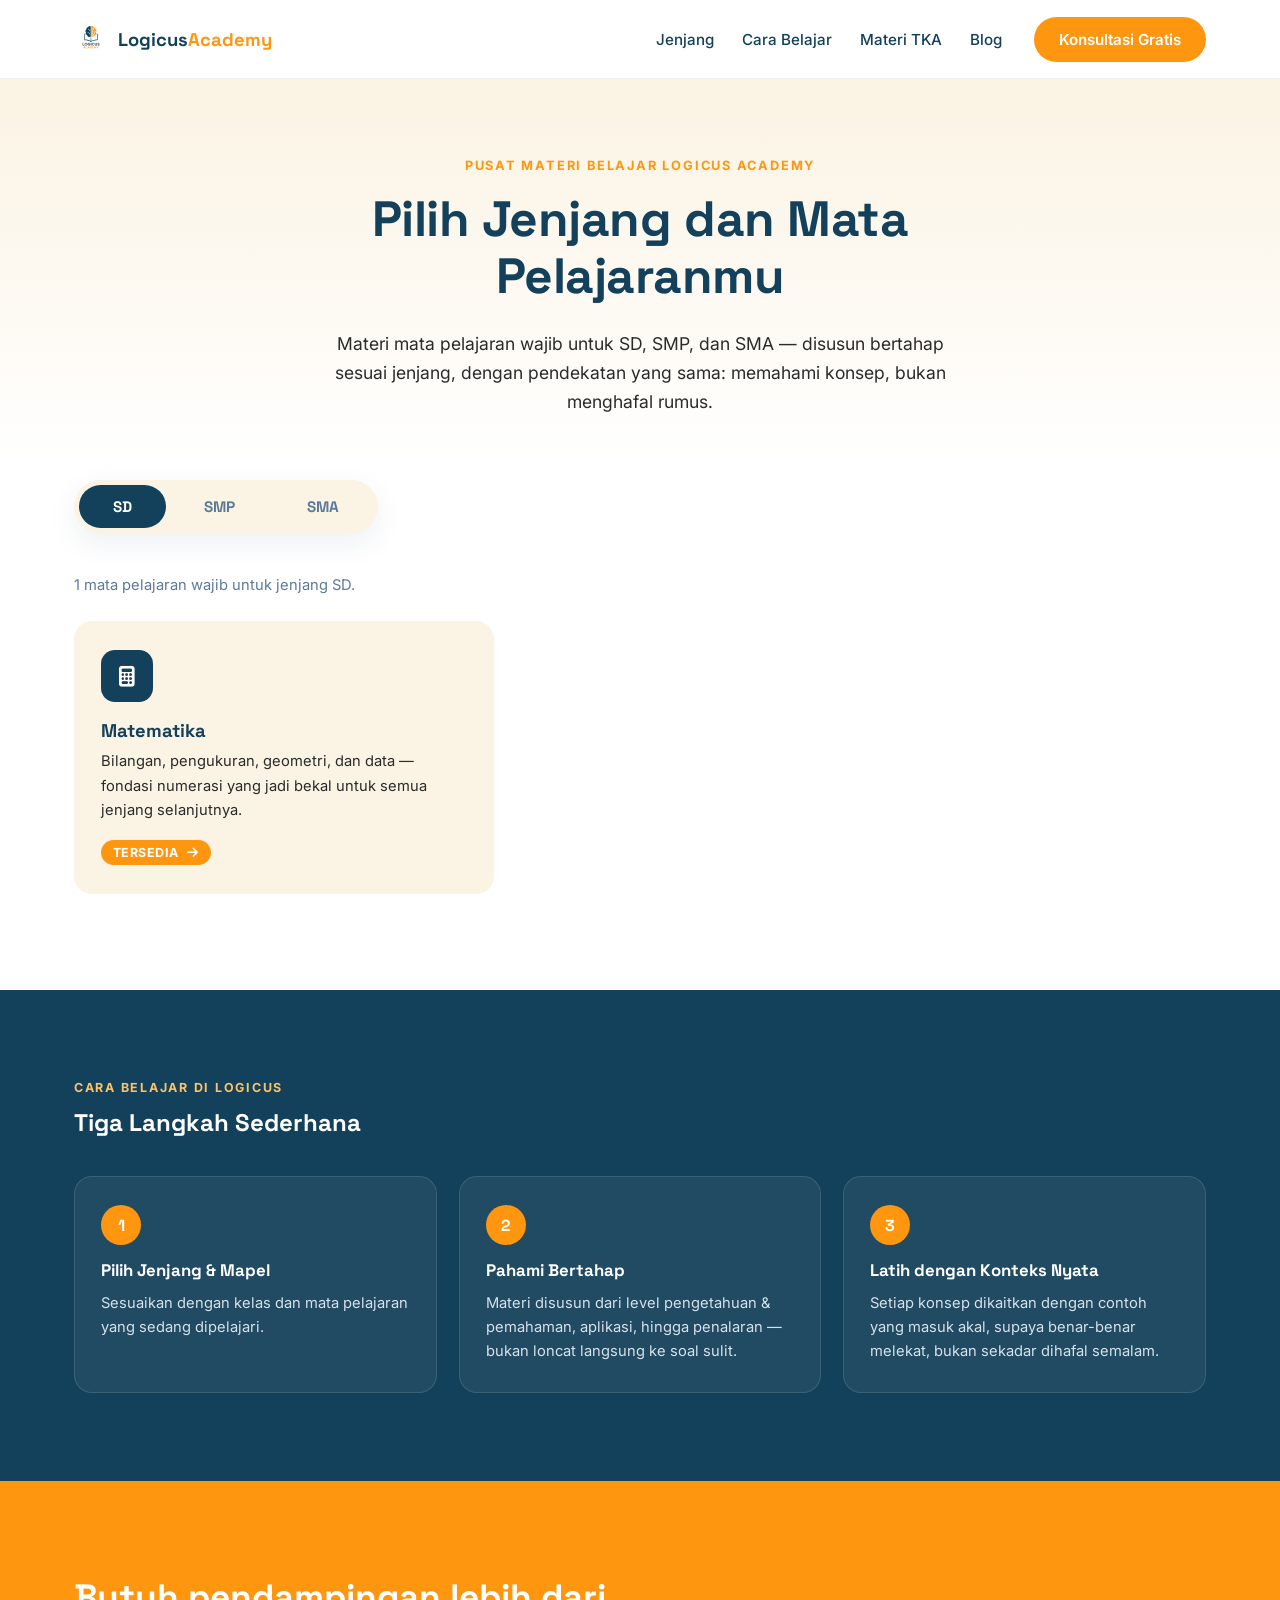
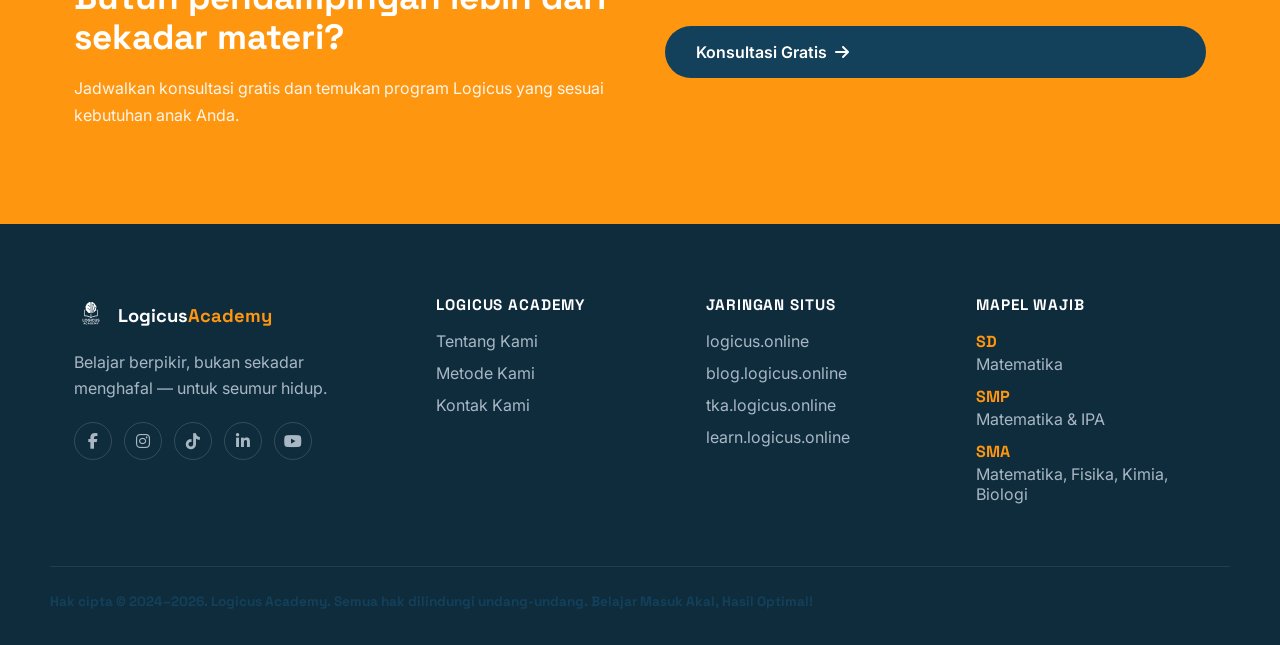
==== index.html @ 358d5807 "Update index.html" ====
<!DOCTYPE html>
<html lang="id">
<head>
    <meta charset="UTF-8">
    <meta name="viewport" content="width=device-width, initial-scale=1.0">
    <title>Pilihan Materi Belajar SD, SMP &amp; SMA — Logicus Academy</title>
    <meta name="description" content="Pilih jenjang dan mata pelajaran wajibmu: Matematika untuk SD, Matematika &amp; IPA untuk SMP, serta Matematika, Fisika, Kimia, dan Biologi untuk SMA — disusun dengan metode berpikir Logicus Academy.">
    <link rel="preconnect" href="https://fonts.googleapis.com">
    <link rel="preconnect" href="https://fonts.gstatic.com" crossorigin>
    <link href="https://fonts.googleapis.com/css2?family=Space+Grotesk:wght@500;600;700&family=Inter:wght@400;500;600;700&display=swap" rel="stylesheet">
    <link rel="stylesheet" href="https://cdnjs.cloudflare.com/ajax/libs/font-awesome/6.5.1/css/all.min.css">
    <link rel="stylesheet" href="style.css">
    <link rel="stylesheet" href="learn.css">
</head>
<body>

    <a class="skip-link" href="#main">Langsung ke konten</a>

    <!-- Official vectorized logo (traced 1:1 from master file) reused via <use> -->
    <svg style="position:absolute;width:0;height:0;overflow:hidden" aria-hidden="true">
        <symbol id="logicus-logo-full" viewBox="0 0 500 500">
            <path d="M 306.25,336.00 L 306.00,336.25 L 306.00,363.75 L 306.75,365.00 L 306.75,365.75 L 308.00,368.75 L 310.50,371.75 L 313.25,373.75 L 314.00,373.75 L 315.75,374.75 L 317.00,374.75 L 318.25,375.50 L 326.25,375.50 L 327.50,374.75 L 328.50,374.75 L 329.75,374.00 L 332.25,373.25 L 334.25,371.75 L 336.75,368.75 L 337.00,367.25 L 338.25,365.50 L 338.50,362.00 L 338.75,361.75 L 338.75,336.50 L 338.25,336.00 L 331.00,336.00 L 330.75,336.25 L 330.75,362.00 L 328.75,365.75 L 325.50,368.00 L 319.50,368.00 L 318.25,367.00 L 317.25,366.75 L 315.50,365.25 L 314.00,362.00 L 314.00,360.75 L 313.75,360.50 L 313.75,337.50 L 314.00,336.25 L 313.75,336.00 Z M 248.25,336.00 L 248.00,336.25 L 248.00,374.50 L 248.25,374.75 L 255.75,374.75 L 256.25,374.25 L 256.25,336.50 L 255.75,336.00 Z M 127.75,336.00 L 127.25,336.50 L 127.50,337.75 L 127.25,338.50 L 127.25,344.75 L 127.50,345.00 L 127.50,346.25 L 127.25,346.50 L 127.25,374.25 L 127.75,374.75 L 152.75,374.75 L 153.00,374.50 L 153.00,368.25 L 152.50,367.75 L 135.75,367.75 L 135.00,366.75 L 135.00,337.50 L 135.25,336.50 L 134.75,336.00 Z M 356.00,335.00 L 351.00,337.00 L 347.00,341.00 L 346.00,343.25 L 345.50,345.75 L 345.50,347.75 L 345.75,348.00 L 346.00,350.50 L 347.00,352.75 L 350.00,355.75 L 354.75,357.75 L 355.75,357.75 L 358.00,358.50 L 359.50,358.50 L 362.00,359.75 L 363.00,359.75 L 364.25,360.50 L 366.00,362.50 L 366.00,365.50 L 365.50,366.50 L 363.25,368.50 L 362.00,369.00 L 359.00,369.25 L 358.75,369.00 L 356.75,369.00 L 356.25,368.50 L 355.25,368.25 L 353.75,366.75 L 352.25,364.00 L 345.00,364.00 L 344.75,364.25 L 345.00,367.25 L 346.00,368.50 L 347.00,370.75 L 350.75,373.75 L 352.25,374.00 L 353.25,374.75 L 354.50,374.75 L 355.50,375.50 L 363.00,375.50 L 364.25,374.75 L 365.50,374.75 L 366.25,374.00 L 368.00,373.50 L 369.75,372.50 L 371.50,370.75 L 373.75,367.00 L 373.75,365.25 L 374.00,365.00 L 373.75,359.75 L 372.50,357.25 L 369.75,354.75 L 366.75,353.75 L 365.75,353.00 L 364.50,353.00 L 362.75,352.25 L 361.50,352.25 L 358.75,351.00 L 355.25,350.00 L 353.25,347.50 L 353.25,345.00 L 353.75,343.50 L 355.50,341.75 L 356.75,341.00 L 360.50,340.75 L 361.50,341.50 L 363.50,342.25 L 365.75,345.00 L 366.00,346.25 L 366.75,346.75 L 367.50,346.50 L 373.25,346.50 L 373.50,345.25 L 372.75,344.00 L 372.75,343.00 L 372.00,342.00 L 371.50,340.50 L 370.00,338.75 L 367.75,337.00 L 366.50,336.75 L 365.50,336.00 L 364.75,336.00 L 362.50,335.00 Z M 277.25,335.25 L 276.25,336.00 L 275.50,336.00 L 274.25,336.75 L 272.75,337.00 L 270.00,339.00 L 269.50,339.00 L 267.00,341.25 L 266.75,342.00 L 265.00,344.00 L 264.75,345.00 L 263.25,347.50 L 262.25,351.75 L 262.25,358.50 L 263.00,361.00 L 263.00,362.25 L 263.75,363.25 L 265.00,366.25 L 266.75,368.50 L 269.75,371.50 L 272.75,373.50 L 275.25,374.00 L 276.25,374.75 L 277.50,374.75 L 278.50,375.50 L 286.00,375.50 L 287.25,374.75 L 288.75,374.50 L 289.25,374.00 L 291.00,373.75 L 293.25,372.00 L 294.25,371.75 L 297.50,368.50 L 298.00,367.25 L 299.50,365.50 L 300.25,362.50 L 299.00,362.00 L 292.25,362.25 L 290.00,364.75 L 289.50,365.75 L 288.50,366.00 L 285.25,368.00 L 279.25,368.00 L 278.50,367.75 L 276.25,366.25 L 275.25,366.00 L 272.50,363.25 L 271.75,361.25 L 270.75,359.75 L 270.50,357.25 L 270.25,357.00 L 270.25,353.50 L 271.00,349.75 L 272.50,347.25 L 274.75,344.75 L 275.75,344.50 L 278.25,342.75 L 285.25,342.75 L 288.00,344.50 L 289.50,345.00 L 291.75,348.25 L 292.50,348.75 L 299.50,348.75 L 300.00,348.25 L 299.75,346.50 L 297.50,342.25 L 294.00,338.75 L 291.50,337.00 L 290.00,336.75 L 287.25,335.25 L 286.00,335.25 L 285.75,335.00 Z M 216.75,335.25 L 213.75,336.75 L 212.50,337.00 L 210.25,338.75 L 209.25,339.00 L 206.00,342.50 L 205.75,343.25 L 204.25,345.00 L 204.00,346.50 L 203.25,347.25 L 202.00,351.75 L 202.00,359.25 L 202.50,361.50 L 204.00,364.25 L 204.00,365.25 L 206.00,368.25 L 209.50,371.75 L 210.00,371.75 L 212.75,373.75 L 214.50,374.00 L 215.75,374.75 L 217.00,374.75 L 218.25,375.50 L 225.50,375.50 L 227.00,374.75 L 228.50,374.75 L 229.75,374.00 L 232.25,373.50 L 235.25,371.50 L 238.00,368.75 L 240.75,363.50 L 241.25,359.75 L 241.25,354.00 L 240.50,353.50 L 222.50,353.50 L 222.00,354.00 L 222.00,360.25 L 222.25,360.50 L 232.50,360.50 L 233.00,361.00 L 233.00,361.50 L 232.00,362.50 L 231.75,363.50 L 229.00,366.25 L 226.00,368.00 L 218.50,368.00 L 215.75,366.25 L 214.25,365.75 L 212.00,363.00 L 210.75,360.00 L 210.50,358.25 L 210.00,357.75 L 210.00,352.75 L 210.75,351.50 L 210.75,350.75 L 211.50,349.50 L 211.75,348.25 L 215.00,344.75 L 217.50,343.75 L 218.75,342.75 L 225.00,342.75 L 229.25,345.00 L 232.25,348.50 L 240.25,348.50 L 240.75,348.00 L 240.75,347.50 L 239.50,345.75 L 238.75,343.25 L 234.50,338.75 L 233.50,338.25 L 232.25,337.00 L 230.50,336.75 L 229.50,336.00 L 228.50,336.00 L 227.50,335.25 L 226.50,335.00 Z M 171.50,335.25 L 170.50,336.00 L 169.75,336.00 L 167.75,337.00 L 167.00,337.00 L 164.25,339.00 L 163.75,339.00 L 161.00,341.50 L 158.25,345.25 L 158.00,346.25 L 157.25,347.25 L 157.00,349.50 L 156.25,350.75 L 156.25,352.25 L 155.75,353.75 L 155.75,356.25 L 156.25,358.00 L 156.25,359.75 L 157.00,360.75 L 157.25,363.00 L 158.00,364.50 L 158.75,365.25 L 159.25,366.75 L 164.25,371.75 L 165.25,372.00 L 167.75,373.75 L 169.50,374.00 L 173.00,375.50 L 180.25,375.50 L 181.25,374.75 L 182.50,374.75 L 183.50,374.00 L 185.25,373.75 L 187.50,372.50 L 190.50,370.00 L 191.25,369.75 L 192.00,368.50 L 193.75,366.75 L 194.75,364.50 L 195.75,363.25 L 195.75,362.25 L 196.50,360.00 L 196.50,358.75 L 197.00,357.75 L 197.00,354.50 L 196.50,352.75 L 196.50,351.00 L 195.75,348.00 L 193.50,343.75 L 192.00,342.25 L 191.50,341.25 L 189.25,339.25 L 187.00,338.00 L 186.00,337.00 L 184.25,336.75 L 181.50,335.25 L 180.00,335.25 L 179.75,335.00 Z M 173.00,342.75 L 179.75,342.75 L 184.00,345.00 L 186.00,347.00 L 187.00,349.00 L 187.75,349.75 L 188.75,353.75 L 188.75,357.75 L 187.50,361.50 L 186.75,362.25 L 186.50,363.00 L 183.50,366.00 L 183.00,366.00 L 179.25,368.00 L 173.50,368.00 L 172.50,367.25 L 169.50,366.00 L 166.75,363.50 L 166.50,362.75 L 165.25,361.25 L 164.75,360.00 L 164.50,357.75 L 163.75,356.25 L 163.75,354.00 L 164.50,352.50 L 164.50,351.00 L 165.00,349.25 L 168.50,345.00 Z M 152.00,204.50 L 151.50,292.75 L 155.50,296.75 L 176.75,297.75 L 199.25,301.75 L 218.75,307.75 L 232.75,313.75 L 244.25,320.75 L 250.50,321.75 L 254.50,320.75 L 275.00,309.75 L 292.00,303.75 L 323.50,297.75 L 342.25,297.25 L 346.00,295.50 L 347.50,293.25 L 347.50,205.25 L 344.25,200.75 L 333.25,200.75 L 330.50,209.75 L 338.75,210.50 L 338.50,287.25 L 308.00,290.25 L 290.50,294.25 L 273.25,300.00 L 254.75,309.25 L 253.75,308.75 L 253.75,263.00 L 250.25,259.00 L 248.50,259.00 L 245.50,262.00 L 244.75,309.00 L 220.25,298.00 L 200.25,292.25 L 176.25,288.25 L 160.75,287.25 L 160.50,210.50 L 168.75,208.75 L 165.50,200.50 L 155.75,200.50 Z M 236.25,88.75 L 229.50,89.25 L 228.25,90.00 L 222.75,91.00 L 221.00,92.25 L 218.50,93.00 L 211.25,99.00 L 207.25,105.25 L 200.75,107.00 L 199.75,108.00 L 197.00,109.00 L 194.25,110.75 L 190.00,114.75 L 187.25,118.25 L 185.00,122.50 L 183.00,129.00 L 182.50,135.50 L 177.00,140.25 L 173.00,146.25 L 171.00,150.50 L 170.75,153.25 L 169.25,157.75 L 169.25,167.00 L 171.00,173.75 L 175.00,181.00 L 175.00,182.50 L 173.25,186.25 L 172.75,189.00 L 172.50,195.25 L 173.00,199.25 L 175.25,205.50 L 176.00,206.00 L 177.00,208.50 L 181.25,213.75 L 185.50,217.50 L 189.75,219.75 L 191.75,221.75 L 193.00,226.50 L 196.25,232.75 L 203.50,240.75 L 209.00,244.50 L 213.50,246.75 L 215.50,247.00 L 218.50,248.50 L 223.50,249.00 L 228.75,250.50 L 236.50,250.50 L 241.25,248.75 L 244.00,246.00 L 245.50,241.75 L 245.50,98.25 L 244.75,94.00 L 242.75,91.50 L 238.25,89.00 Z M 199.50,179.75 L 200.50,178.75 L 203.25,178.75 L 206.25,181.75 L 209.25,183.50 L 210.25,183.75 L 211.25,184.50 L 213.75,185.00 L 214.75,185.75 L 217.00,186.50 L 219.00,186.75 L 219.75,187.50 L 223.50,189.00 L 224.00,189.75 L 225.25,190.25 L 227.25,191.75 L 229.75,194.25 L 230.00,195.00 L 231.25,196.25 L 231.75,197.50 L 233.00,199.00 L 233.00,199.75 L 233.75,201.25 L 234.25,203.50 L 235.00,204.75 L 235.00,207.75 L 234.00,209.25 L 233.00,210.00 L 231.25,210.25 L 230.50,210.00 L 229.25,208.75 L 228.00,206.00 L 227.50,203.25 L 226.75,201.75 L 224.75,198.75 L 222.50,196.50 L 218.50,194.00 L 217.50,194.00 L 216.00,193.00 L 214.50,192.75 L 212.75,192.00 L 211.75,192.00 L 208.25,190.25 L 207.00,190.00 L 202.25,187.00 L 199.75,184.50 L 198.75,182.75 L 198.75,181.00 Z M 207.25,133.25 L 210.75,133.25 L 211.75,133.75 L 213.50,133.75 L 216.50,135.50 L 217.75,135.75 L 220.25,137.75 L 220.75,137.75 L 225.25,142.25 L 226.00,143.75 L 227.00,144.75 L 227.00,145.25 L 229.00,148.75 L 229.25,150.50 L 230.00,152.50 L 230.00,153.75 L 230.50,155.00 L 230.50,158.50 L 230.00,159.25 L 230.00,160.00 L 229.25,161.00 L 228.25,161.50 L 226.25,161.50 L 224.75,160.25 L 223.75,157.75 L 223.75,154.75 L 223.00,152.00 L 221.75,150.00 L 221.50,148.75 L 219.75,146.75 L 219.50,146.00 L 217.25,143.75 L 215.00,142.00 L 212.25,141.00 L 211.00,140.00 L 207.00,139.25 L 205.75,138.00 L 205.25,137.00 L 205.25,135.75 L 205.75,134.25 Z" fill="#13405A" fill-rule="evenodd"/>
            <path d="M 335.75,389.25 L 335.75,390.00 L 336.75,391.50 L 337.25,393.00 L 338.75,395.00 L 339.00,396.25 L 340.50,398.00 L 341.25,400.00 L 342.50,401.50 L 343.25,403.50 L 345.00,406.00 L 345.00,416.50 L 345.50,417.00 L 350.50,417.00 L 351.00,416.50 L 351.00,406.00 L 351.75,405.00 L 352.75,402.50 L 353.75,401.50 L 354.75,399.75 L 354.75,399.25 L 357.50,395.25 L 358.75,392.50 L 359.75,391.50 L 360.25,389.50 L 360.00,389.25 L 354.50,389.25 L 354.00,389.50 L 353.00,390.75 L 351.75,393.75 L 351.00,394.50 L 351.00,395.00 L 350.25,396.50 L 349.00,398.00 L 348.75,399.00 L 348.25,399.50 L 347.75,399.50 L 347.00,398.75 L 346.50,397.00 L 344.75,394.50 L 344.75,394.00 L 343.75,392.00 L 343.00,391.25 L 342.50,389.75 L 341.75,389.25 Z M 297.75,390.25 L 297.75,416.25 L 298.25,417.00 L 303.50,417.00 L 303.75,416.75 L 303.75,400.00 L 304.25,399.50 L 305.25,400.25 L 306.00,402.00 L 307.25,403.25 L 308.00,405.00 L 312.00,410.75 L 313.50,410.75 L 314.50,410.00 L 315.75,407.50 L 316.75,406.50 L 317.00,405.50 L 318.75,403.25 L 319.75,401.25 L 321.25,400.25 L 321.75,400.75 L 321.75,416.50 L 322.25,417.00 L 327.50,417.00 L 327.75,416.75 L 327.75,389.50 L 327.50,389.25 L 321.25,389.25 L 319.25,392.00 L 318.75,393.25 L 317.75,394.25 L 316.75,396.50 L 315.50,397.75 L 315.00,399.00 L 313.25,401.25 L 312.75,401.25 L 311.75,400.25 L 310.75,398.25 L 309.75,397.25 L 309.50,396.25 L 307.75,394.25 L 307.50,393.25 L 304.50,389.25 L 298.25,389.25 Z M 271.00,389.25 L 270.25,390.50 L 270.25,416.50 L 271.00,417.00 L 288.50,417.00 L 288.75,416.75 L 288.75,412.00 L 288.25,411.50 L 287.25,411.75 L 284.25,411.75 L 284.00,411.50 L 282.75,411.75 L 280.00,411.75 L 279.75,411.50 L 277.25,411.75 L 276.50,410.75 L 276.50,406.75 L 277.25,406.00 L 287.00,406.00 L 287.50,405.50 L 287.50,401.25 L 287.00,400.75 L 278.50,400.75 L 278.25,401.00 L 277.00,400.75 L 276.50,400.25 L 276.50,395.25 L 277.50,394.25 L 278.25,394.50 L 288.25,394.50 L 288.75,394.00 L 288.75,389.50 L 288.50,389.25 Z M 237.75,389.25 L 237.25,389.75 L 237.25,416.50 L 237.75,417.00 L 250.50,417.00 L 250.75,416.75 L 253.50,416.50 L 255.25,415.25 L 257.00,414.75 L 258.50,413.50 L 260.50,411.00 L 260.75,409.75 L 261.75,408.25 L 262.00,406.25 L 262.50,405.00 L 262.50,400.75 L 261.75,398.00 L 261.00,397.00 L 260.75,395.75 L 260.00,394.50 L 258.00,392.25 L 254.50,390.00 L 253.25,390.00 L 250.75,389.25 Z M 244.25,394.50 L 250.00,394.75 L 252.50,395.75 L 254.75,398.00 L 255.00,399.00 L 256.00,400.50 L 256.25,403.25 L 256.00,403.50 L 255.75,406.50 L 255.00,407.25 L 254.75,408.25 L 251.75,411.00 L 250.00,411.50 L 245.75,411.75 L 245.50,411.50 L 244.00,411.50 L 243.25,410.75 L 243.25,395.25 Z M 213.25,389.25 L 212.25,390.50 L 211.75,393.00 L 211.00,394.00 L 211.00,394.75 L 210.00,396.50 L 209.75,398.25 L 209.00,399.25 L 208.00,401.75 L 208.00,403.00 L 206.25,406.25 L 205.75,408.75 L 204.25,411.50 L 203.75,414.00 L 203.25,414.50 L 202.50,416.50 L 203.00,417.00 L 208.50,417.00 L 209.25,416.25 L 209.75,414.00 L 211.25,411.75 L 221.50,411.75 L 222.75,413.50 L 223.50,416.00 L 224.25,417.00 L 229.75,417.00 L 230.25,416.25 L 229.50,415.25 L 229.50,414.25 L 227.75,410.75 L 227.50,409.00 L 225.75,405.25 L 224.75,402.00 L 223.75,400.75 L 223.50,398.75 L 223.00,398.00 L 222.75,396.75 L 221.75,395.25 L 221.00,392.25 L 220.00,390.75 L 219.75,389.75 L 219.25,389.25 Z M 216.25,397.25 L 217.25,398.25 L 218.00,401.50 L 219.75,405.00 L 219.75,405.50 L 219.00,406.25 L 218.25,406.50 L 213.50,406.25 L 213.00,405.75 L 213.00,405.00 L 213.75,403.75 L 214.00,401.75 L 214.50,401.25 L 215.75,397.75 Z M 149.00,389.50 L 148.00,391.00 L 147.75,392.25 L 147.25,393.00 L 147.00,394.75 L 146.00,396.25 L 145.00,399.00 L 145.00,399.75 L 144.00,401.25 L 143.75,403.00 L 143.25,403.50 L 143.25,404.25 L 141.75,407.50 L 141.00,410.25 L 140.00,411.75 L 140.00,412.75 L 138.50,416.00 L 138.50,416.75 L 138.75,417.00 L 144.25,417.00 L 145.50,414.75 L 146.00,412.75 L 147.25,411.75 L 156.75,411.75 L 158.00,412.75 L 158.25,413.75 L 158.75,414.00 L 159.00,415.75 L 159.50,416.75 L 160.00,417.00 L 165.50,417.00 L 165.75,415.75 L 164.75,414.00 L 164.75,412.75 L 163.00,409.75 L 162.75,407.50 L 160.75,403.75 L 160.75,402.50 L 159.75,401.00 L 158.75,398.50 L 158.75,397.50 L 157.75,396.00 L 157.25,394.00 L 156.75,393.25 L 156.75,392.25 L 156.00,391.25 L 155.50,389.75 L 154.75,389.25 L 149.50,389.25 Z M 151.75,397.50 L 152.25,397.50 L 153.00,398.25 L 153.25,400.50 L 155.00,404.00 L 155.25,405.75 L 154.50,406.50 L 153.25,406.25 L 151.00,406.50 L 150.75,406.25 L 149.25,406.25 L 148.75,405.75 L 149.75,402.00 L 150.75,400.50 L 151.00,398.50 Z M 178.00,390.00 L 175.25,391.75 L 173.25,393.75 L 171.75,396.75 L 171.00,397.50 L 170.75,400.25 L 170.50,400.50 L 170.50,406.00 L 171.00,407.50 L 171.00,408.75 L 172.75,411.25 L 173.25,412.50 L 175.25,414.50 L 178.75,416.75 L 182.00,417.00 L 183.75,417.75 L 186.25,417.75 L 188.75,417.00 L 191.00,416.75 L 193.25,415.00 L 194.00,414.75 L 195.75,413.00 L 197.00,410.25 L 197.50,409.75 L 197.50,408.75 L 197.25,408.50 L 196.75,408.75 L 191.25,408.75 L 189.25,411.00 L 188.75,411.00 L 187.00,412.00 L 183.00,412.00 L 181.50,411.50 L 178.75,409.50 L 176.75,406.25 L 176.75,404.50 L 176.50,404.25 L 176.75,400.00 L 178.00,397.75 L 179.75,395.75 L 181.00,395.00 L 182.75,394.75 L 183.50,394.25 L 185.50,394.25 L 188.00,395.00 L 189.25,395.75 L 191.75,398.25 L 197.00,398.25 L 197.50,397.75 L 197.50,397.25 L 196.00,395.00 L 195.75,394.00 L 194.00,392.00 L 191.50,390.00 L 190.75,390.00 L 189.50,389.25 L 188.50,389.25 L 187.25,388.75 L 182.50,388.75 L 181.50,389.25 L 180.00,389.25 L 179.25,389.75 Z M 304.25,163.00 L 301.75,164.25 L 300.00,165.75 L 299.25,168.25 L 299.50,171.50 L 301.00,173.75 L 302.50,174.75 L 307.25,174.75 L 309.25,173.25 L 310.75,171.00 L 310.75,169.50 L 311.00,169.25 L 310.75,167.50 L 310.00,166.75 L 309.50,165.25 L 308.00,164.00 L 306.25,163.25 Z M 278.50,122.00 L 276.75,123.25 L 275.25,126.50 L 275.25,128.50 L 276.00,130.25 L 278.25,132.75 L 279.25,133.25 L 282.75,133.25 L 283.50,133.00 L 285.75,131.25 L 285.75,130.75 L 286.75,129.25 L 286.75,125.50 L 285.75,123.50 L 284.00,122.00 L 283.25,121.75 Z M 262.25,88.75 L 257.75,90.50 L 254.00,95.75 L 254.00,243.00 L 256.75,247.50 L 263.00,250.50 L 264.00,250.00 L 264.00,172.50 L 266.75,165.50 L 275.75,155.00 L 277.75,150.75 L 277.75,140.00 L 273.50,137.75 L 268.75,130.75 L 268.75,124.00 L 274.25,116.50 L 283.00,114.50 L 287.75,116.25 L 291.00,119.25 L 294.00,126.75 L 291.25,135.25 L 284.25,140.50 L 283.75,155.25 L 274.25,167.25 L 271.00,173.75 L 271.00,250.00 L 280.25,248.50 L 282.50,246.75 L 282.50,212.50 L 284.25,207.25 L 289.00,202.00 L 299.25,196.00 L 301.75,192.00 L 301.75,182.00 L 294.25,176.25 L 292.00,169.75 L 294.00,163.00 L 300.75,157.00 L 309.25,157.00 L 315.00,161.25 L 317.00,165.00 L 317.50,170.50 L 314.75,177.75 L 308.75,182.00 L 308.75,193.25 L 307.00,197.75 L 303.25,201.75 L 292.25,208.25 L 290.00,211.25 L 290.25,244.00 L 299.50,236.25 L 304.75,224.50 L 314.50,218.75 L 318.75,214.50 L 322.75,207.75 L 325.25,198.50 L 325.25,189.75 L 323.50,181.75 L 328.75,172.00 L 329.75,161.00 L 326.75,148.25 L 322.50,141.25 L 312.50,132.50 L 311.50,123.50 L 306.75,114.75 L 299.50,109.00 L 291.50,106.50 L 285.50,97.50 L 280.00,93.25 L 269.25,89.00 Z" fill="#FF9610" fill-rule="evenodd"/>
        </symbol>
        <symbol id="logicus-logo-white" viewBox="0 0 500 500">
            <path d="M 306.25,336.00 L 306.00,336.25 L 306.00,363.75 L 306.75,365.00 L 306.75,365.75 L 308.00,368.75 L 310.50,371.75 L 313.25,373.75 L 314.00,373.75 L 315.75,374.75 L 317.00,374.75 L 318.25,375.50 L 326.25,375.50 L 327.50,374.75 L 328.50,374.75 L 329.75,374.00 L 332.25,373.25 L 334.25,371.75 L 336.75,368.75 L 337.00,367.25 L 338.25,365.50 L 338.50,362.00 L 338.75,361.75 L 338.75,336.50 L 338.25,336.00 L 331.00,336.00 L 330.75,336.25 L 330.75,362.00 L 328.75,365.75 L 325.50,368.00 L 319.50,368.00 L 318.25,367.00 L 317.25,366.75 L 315.50,365.25 L 314.00,362.00 L 314.00,360.75 L 313.75,360.50 L 313.75,337.50 L 314.00,336.25 L 313.75,336.00 Z M 248.25,336.00 L 248.00,336.25 L 248.00,374.50 L 248.25,374.75 L 255.75,374.75 L 256.25,374.25 L 256.25,336.50 L 255.75,336.00 Z M 127.75,336.00 L 127.25,336.50 L 127.50,337.75 L 127.25,338.50 L 127.25,344.75 L 127.50,345.00 L 127.50,346.25 L 127.25,346.50 L 127.25,374.25 L 127.75,374.75 L 152.75,374.75 L 153.00,374.50 L 153.00,368.25 L 152.50,367.75 L 135.75,367.75 L 135.00,366.75 L 135.00,337.50 L 135.25,336.50 L 134.75,336.00 Z M 356.00,335.00 L 351.00,337.00 L 347.00,341.00 L 346.00,343.25 L 345.50,345.75 L 345.50,347.75 L 345.75,348.00 L 346.00,350.50 L 347.00,352.75 L 350.00,355.75 L 354.75,357.75 L 355.75,357.75 L 358.00,358.50 L 359.50,358.50 L 362.00,359.75 L 363.00,359.75 L 364.25,360.50 L 366.00,362.50 L 366.00,365.50 L 365.50,366.50 L 363.25,368.50 L 362.00,369.00 L 359.00,369.25 L 358.75,369.00 L 356.75,369.00 L 356.25,368.50 L 355.25,368.25 L 353.75,366.75 L 352.25,364.00 L 345.00,364.00 L 344.75,364.25 L 345.00,367.25 L 346.00,368.50 L 347.00,370.75 L 350.75,373.75 L 352.25,374.00 L 353.25,374.75 L 354.50,374.75 L 355.50,375.50 L 363.00,375.50 L 364.25,374.75 L 365.50,374.75 L 366.25,374.00 L 368.00,373.50 L 369.75,372.50 L 371.50,370.75 L 373.75,367.00 L 373.75,365.25 L 374.00,365.00 L 373.75,359.75 L 372.50,357.25 L 369.75,354.75 L 366.75,353.75 L 365.75,353.00 L 364.50,353.00 L 362.75,352.25 L 361.50,352.25 L 358.75,351.00 L 355.25,350.00 L 353.25,347.50 L 353.25,345.00 L 353.75,343.50 L 355.50,341.75 L 356.75,341.00 L 360.50,340.75 L 361.50,341.50 L 363.50,342.25 L 365.75,345.00 L 366.00,346.25 L 366.75,346.75 L 367.50,346.50 L 373.25,346.50 L 373.50,345.25 L 372.75,344.00 L 372.75,343.00 L 372.00,342.00 L 371.50,340.50 L 370.00,338.75 L 367.75,337.00 L 366.50,336.75 L 365.50,336.00 L 364.75,336.00 L 362.50,335.00 Z M 277.25,335.25 L 276.25,336.00 L 275.50,336.00 L 274.25,336.75 L 272.75,337.00 L 270.00,339.00 L 269.50,339.00 L 267.00,341.25 L 266.75,342.00 L 265.00,344.00 L 264.75,345.00 L 263.25,347.50 L 262.25,351.75 L 262.25,358.50 L 263.00,361.00 L 263.00,362.25 L 263.75,363.25 L 265.00,366.25 L 266.75,368.50 L 269.75,371.50 L 272.75,373.50 L 275.25,374.00 L 276.25,374.75 L 277.50,374.75 L 278.50,375.50 L 286.00,375.50 L 287.25,374.75 L 288.75,374.50 L 289.25,374.00 L 291.00,373.75 L 293.25,372.00 L 294.25,371.75 L 297.50,368.50 L 298.00,367.25 L 299.50,365.50 L 300.25,362.50 L 299.00,362.00 L 292.25,362.25 L 290.00,364.75 L 289.50,365.75 L 288.50,366.00 L 285.25,368.00 L 279.25,368.00 L 278.50,367.75 L 276.25,366.25 L 275.25,366.00 L 272.50,363.25 L 271.75,361.25 L 270.75,359.75 L 270.50,357.25 L 270.25,357.00 L 270.25,353.50 L 271.00,349.75 L 272.50,347.25 L 274.75,344.75 L 275.75,344.50 L 278.25,342.75 L 285.25,342.75 L 288.00,344.50 L 289.50,345.00 L 291.75,348.25 L 292.50,348.75 L 299.50,348.75 L 300.00,348.25 L 299.75,346.50 L 297.50,342.25 L 294.00,338.75 L 291.50,337.00 L 290.00,336.75 L 287.25,335.25 L 286.00,335.25 L 285.75,335.00 Z M 216.75,335.25 L 213.75,336.75 L 212.50,337.00 L 210.25,338.75 L 209.25,339.00 L 206.00,342.50 L 205.75,343.25 L 204.25,345.00 L 204.00,346.50 L 203.25,347.25 L 202.00,351.75 L 202.00,359.25 L 202.50,361.50 L 204.00,364.25 L 204.00,365.25 L 206.00,368.25 L 209.50,371.75 L 210.00,371.75 L 212.75,373.75 L 214.50,374.00 L 215.75,374.75 L 217.00,374.75 L 218.25,375.50 L 225.50,375.50 L 227.00,374.75 L 228.50,374.75 L 229.75,374.00 L 232.25,373.50 L 235.25,371.50 L 238.00,368.75 L 240.75,363.50 L 241.25,359.75 L 241.25,354.00 L 240.50,353.50 L 222.50,353.50 L 222.00,354.00 L 222.00,360.25 L 222.25,360.50 L 232.50,360.50 L 233.00,361.00 L 233.00,361.50 L 232.00,362.50 L 231.75,363.50 L 229.00,366.25 L 226.00,368.00 L 218.50,368.00 L 215.75,366.25 L 214.25,365.75 L 212.00,363.00 L 210.75,360.00 L 210.50,358.25 L 210.00,357.75 L 210.00,352.75 L 210.75,351.50 L 210.75,350.75 L 211.50,349.50 L 211.75,348.25 L 215.00,344.75 L 217.50,343.75 L 218.75,342.75 L 225.00,342.75 L 229.25,345.00 L 232.25,348.50 L 240.25,348.50 L 240.75,348.00 L 240.75,347.50 L 239.50,345.75 L 238.75,343.25 L 234.50,338.75 L 233.50,338.25 L 232.25,337.00 L 230.50,336.75 L 229.50,336.00 L 228.50,336.00 L 227.50,335.25 L 226.50,335.00 Z M 171.50,335.25 L 170.50,336.00 L 169.75,336.00 L 167.75,337.00 L 167.00,337.00 L 164.25,339.00 L 163.75,339.00 L 161.00,341.50 L 158.25,345.25 L 158.00,346.25 L 157.25,347.25 L 157.00,349.50 L 156.25,350.75 L 156.25,352.25 L 155.75,353.75 L 155.75,356.25 L 156.25,358.00 L 156.25,359.75 L 157.00,360.75 L 157.25,363.00 L 158.00,364.50 L 158.75,365.25 L 159.25,366.75 L 164.25,371.75 L 165.25,372.00 L 167.75,373.75 L 169.50,374.00 L 173.00,375.50 L 180.25,375.50 L 181.25,374.75 L 182.50,374.75 L 183.50,374.00 L 185.25,373.75 L 187.50,372.50 L 190.50,370.00 L 191.25,369.75 L 192.00,368.50 L 193.75,366.75 L 194.75,364.50 L 195.75,363.25 L 195.75,362.25 L 196.50,360.00 L 196.50,358.75 L 197.00,357.75 L 197.00,354.50 L 196.50,352.75 L 196.50,351.00 L 195.75,348.00 L 193.50,343.75 L 192.00,342.25 L 191.50,341.25 L 189.25,339.25 L 187.00,338.00 L 186.00,337.00 L 184.25,336.75 L 181.50,335.25 L 180.00,335.25 L 179.75,335.00 Z M 173.00,342.75 L 179.75,342.75 L 184.00,345.00 L 186.00,347.00 L 187.00,349.00 L 187.75,349.75 L 188.75,353.75 L 188.75,357.75 L 187.50,361.50 L 186.75,362.25 L 186.50,363.00 L 183.50,366.00 L 183.00,366.00 L 179.25,368.00 L 173.50,368.00 L 172.50,367.25 L 169.50,366.00 L 166.75,363.50 L 166.50,362.75 L 165.25,361.25 L 164.75,360.00 L 164.50,357.75 L 163.75,356.25 L 163.75,354.00 L 164.50,352.50 L 164.50,351.00 L 165.00,349.25 L 168.50,345.00 Z M 152.00,204.50 L 151.50,292.75 L 155.50,296.75 L 176.75,297.75 L 199.25,301.75 L 218.75,307.75 L 232.75,313.75 L 244.25,320.75 L 250.50,321.75 L 254.50,320.75 L 275.00,309.75 L 292.00,303.75 L 323.50,297.75 L 342.25,297.25 L 346.00,295.50 L 347.50,293.25 L 347.50,205.25 L 344.25,200.75 L 333.25,200.75 L 330.50,209.75 L 338.75,210.50 L 338.50,287.25 L 308.00,290.25 L 290.50,294.25 L 273.25,300.00 L 254.75,309.25 L 253.75,308.75 L 253.75,263.00 L 250.25,259.00 L 248.50,259.00 L 245.50,262.00 L 244.75,309.00 L 220.25,298.00 L 200.25,292.25 L 176.25,288.25 L 160.75,287.25 L 160.50,210.50 L 168.75,208.75 L 165.50,200.50 L 155.75,200.50 Z M 236.25,88.75 L 229.50,89.25 L 228.25,90.00 L 222.75,91.00 L 221.00,92.25 L 218.50,93.00 L 211.25,99.00 L 207.25,105.25 L 200.75,107.00 L 199.75,108.00 L 197.00,109.00 L 194.25,110.75 L 190.00,114.75 L 187.25,118.25 L 185.00,122.50 L 183.00,129.00 L 182.50,135.50 L 177.00,140.25 L 173.00,146.25 L 171.00,150.50 L 170.75,153.25 L 169.25,157.75 L 169.25,167.00 L 171.00,173.75 L 175.00,181.00 L 175.00,182.50 L 173.25,186.25 L 172.75,189.00 L 172.50,195.25 L 173.00,199.25 L 175.25,205.50 L 176.00,206.00 L 177.00,208.50 L 181.25,213.75 L 185.50,217.50 L 189.75,219.75 L 191.75,221.75 L 193.00,226.50 L 196.25,232.75 L 203.50,240.75 L 209.00,244.50 L 213.50,246.75 L 215.50,247.00 L 218.50,248.50 L 223.50,249.00 L 228.75,250.50 L 236.50,250.50 L 241.25,248.75 L 244.00,246.00 L 245.50,241.75 L 245.50,98.25 L 244.75,94.00 L 242.75,91.50 L 238.25,89.00 Z M 199.50,179.75 L 200.50,178.75 L 203.25,178.75 L 206.25,181.75 L 209.25,183.50 L 210.25,183.75 L 211.25,184.50 L 213.75,185.00 L 214.75,185.75 L 217.00,186.50 L 219.00,186.75 L 219.75,187.50 L 223.50,189.00 L 224.00,189.75 L 225.25,190.25 L 227.25,191.75 L 229.75,194.25 L 230.00,195.00 L 231.25,196.25 L 231.75,197.50 L 233.00,199.00 L 233.00,199.75 L 233.75,201.25 L 234.25,203.50 L 235.00,204.75 L 235.00,207.75 L 234.00,209.25 L 233.00,210.00 L 231.25,210.25 L 230.50,210.00 L 229.25,208.75 L 228.00,206.00 L 227.50,203.25 L 226.75,201.75 L 224.75,198.75 L 222.50,196.50 L 218.50,194.00 L 217.50,194.00 L 216.00,193.00 L 214.50,192.75 L 212.75,192.00 L 211.75,192.00 L 208.25,190.25 L 207.00,190.00 L 202.25,187.00 L 199.75,184.50 L 198.75,182.75 L 198.75,181.00 Z M 207.25,133.25 L 210.75,133.25 L 211.75,133.75 L 213.50,133.75 L 216.50,135.50 L 217.75,135.75 L 220.25,137.75 L 220.75,137.75 L 225.25,142.25 L 226.00,143.75 L 227.00,144.75 L 227.00,145.25 L 229.00,148.75 L 229.25,150.50 L 230.00,152.50 L 230.00,153.75 L 230.50,155.00 L 230.50,158.50 L 230.00,159.25 L 230.00,160.00 L 229.25,161.00 L 228.25,161.50 L 226.25,161.50 L 224.75,160.25 L 223.75,157.75 L 223.75,154.75 L 223.00,152.00 L 221.75,150.00 L 221.50,148.75 L 219.75,146.75 L 219.50,146.00 L 217.25,143.75 L 215.00,142.00 L 212.25,141.00 L 211.00,140.00 L 207.00,139.25 L 205.75,138.00 L 205.25,137.00 L 205.25,135.75 L 205.75,134.25 Z" fill="#FFFFFF" fill-rule="evenodd"/>
            <path d="M 335.75,389.25 L 335.75,390.00 L 336.75,391.50 L 337.25,393.00 L 338.75,395.00 L 339.00,396.25 L 340.50,398.00 L 341.25,400.00 L 342.50,401.50 L 343.25,403.50 L 345.00,406.00 L 345.00,416.50 L 345.50,417.00 L 350.50,417.00 L 351.00,416.50 L 351.00,406.00 L 351.75,405.00 L 352.75,402.50 L 353.75,401.50 L 354.75,399.75 L 354.75,399.25 L 357.50,395.25 L 358.75,392.50 L 359.75,391.50 L 360.25,389.50 L 360.00,389.25 L 354.50,389.25 L 354.00,389.50 L 353.00,390.75 L 351.75,393.75 L 351.00,394.50 L 351.00,395.00 L 350.25,396.50 L 349.00,398.00 L 348.75,399.00 L 348.25,399.50 L 347.75,399.50 L 347.00,398.75 L 346.50,397.00 L 344.75,394.50 L 344.75,394.00 L 343.75,392.00 L 343.00,391.25 L 342.50,389.75 L 341.75,389.25 Z M 297.75,390.25 L 297.75,416.25 L 298.25,417.00 L 303.50,417.00 L 303.75,416.75 L 303.75,400.00 L 304.25,399.50 L 305.25,400.25 L 306.00,402.00 L 307.25,403.25 L 308.00,405.00 L 312.00,410.75 L 313.50,410.75 L 314.50,410.00 L 315.75,407.50 L 316.75,406.50 L 317.00,405.50 L 318.75,403.25 L 319.75,401.25 L 321.25,400.25 L 321.75,400.75 L 321.75,416.50 L 322.25,417.00 L 327.50,417.00 L 327.75,416.75 L 327.75,389.50 L 327.50,389.25 L 321.25,389.25 L 319.25,392.00 L 318.75,393.25 L 317.75,394.25 L 316.75,396.50 L 315.50,397.75 L 315.00,399.00 L 313.25,401.25 L 312.75,401.25 L 311.75,400.25 L 310.75,398.25 L 309.75,397.25 L 309.50,396.25 L 307.75,394.25 L 307.50,393.25 L 304.50,389.25 L 298.25,389.25 Z M 271.00,389.25 L 270.25,390.50 L 270.25,416.50 L 271.00,417.00 L 288.50,417.00 L 288.75,416.75 L 288.75,412.00 L 288.25,411.50 L 287.25,411.75 L 284.25,411.75 L 284.00,411.50 L 282.75,411.75 L 280.00,411.75 L 279.75,411.50 L 277.25,411.75 L 276.50,410.75 L 276.50,406.75 L 277.25,406.00 L 287.00,406.00 L 287.50,405.50 L 287.50,401.25 L 287.00,400.75 L 278.50,400.75 L 278.25,401.00 L 277.00,400.75 L 276.50,400.25 L 276.50,395.25 L 277.50,394.25 L 278.25,394.50 L 288.25,394.50 L 288.75,394.00 L 288.75,389.50 L 288.50,389.25 Z M 237.75,389.25 L 237.25,389.75 L 237.25,416.50 L 237.75,417.00 L 250.50,417.00 L 250.75,416.75 L 253.50,416.50 L 255.25,415.25 L 257.00,414.75 L 258.50,413.50 L 260.50,411.00 L 260.75,409.75 L 261.75,408.25 L 262.00,406.25 L 262.50,405.00 L 262.50,400.75 L 261.75,398.00 L 261.00,397.00 L 260.75,395.75 L 260.00,394.50 L 258.00,392.25 L 254.50,390.00 L 253.25,390.00 L 250.75,389.25 Z M 244.25,394.50 L 250.00,394.75 L 252.50,395.75 L 254.75,398.00 L 255.00,399.00 L 256.00,400.50 L 256.25,403.25 L 256.00,403.50 L 255.75,406.50 L 255.00,407.25 L 254.75,408.25 L 251.75,411.00 L 250.00,411.50 L 245.75,411.75 L 245.50,411.50 L 244.00,411.50 L 243.25,410.75 L 243.25,395.25 Z M 213.25,389.25 L 212.25,390.50 L 211.75,393.00 L 211.00,394.00 L 211.00,394.75 L 210.00,396.50 L 209.75,398.25 L 209.00,399.25 L 208.00,401.75 L 208.00,403.00 L 206.25,406.25 L 205.75,408.75 L 204.25,411.50 L 203.75,414.00 L 203.25,414.50 L 202.50,416.50 L 203.00,417.00 L 208.50,417.00 L 209.25,416.25 L 209.75,414.00 L 211.25,411.75 L 221.50,411.75 L 222.75,413.50 L 223.50,416.00 L 224.25,417.00 L 229.75,417.00 L 230.25,416.25 L 229.50,415.25 L 229.50,414.25 L 227.75,410.75 L 227.50,409.00 L 225.75,405.25 L 224.75,402.00 L 223.75,400.75 L 223.50,398.75 L 223.00,398.00 L 222.75,396.75 L 221.75,395.25 L 221.00,392.25 L 220.00,390.75 L 219.75,389.75 L 219.25,389.25 Z M 216.25,397.25 L 217.25,398.25 L 218.00,401.50 L 219.75,405.00 L 219.75,405.50 L 219.00,406.25 L 218.25,406.50 L 213.50,406.25 L 213.00,405.75 L 213.00,405.00 L 213.75,403.75 L 214.00,401.75 L 214.50,401.25 L 215.75,397.75 Z M 149.00,389.50 L 148.00,391.00 L 147.75,392.25 L 147.25,393.00 L 147.00,394.75 L 146.00,396.25 L 145.00,399.00 L 145.00,399.75 L 144.00,401.25 L 143.75,403.00 L 143.25,403.50 L 143.25,404.25 L 141.75,407.50 L 141.00,410.25 L 140.00,411.75 L 140.00,412.75 L 138.50,416.00 L 138.50,416.75 L 138.75,417.00 L 144.25,417.00 L 145.50,414.75 L 146.00,412.75 L 147.25,411.75 L 156.75,411.75 L 158.00,412.75 L 158.25,413.75 L 158.75,414.00 L 159.00,415.75 L 159.50,416.75 L 160.00,417.00 L 165.50,417.00 L 165.75,415.75 L 164.75,414.00 L 164.75,412.75 L 163.00,409.75 L 162.75,407.50 L 160.75,403.75 L 160.75,402.50 L 159.75,401.00 L 158.75,398.50 L 158.75,397.50 L 157.75,396.00 L 157.25,394.00 L 156.75,393.25 L 156.75,392.25 L 156.00,391.25 L 155.50,389.75 L 154.75,389.25 L 149.50,389.25 Z M 151.75,397.50 L 152.25,397.50 L 153.00,398.25 L 153.25,400.50 L 155.00,404.00 L 155.25,405.75 L 154.50,406.50 L 153.25,406.25 L 151.00,406.50 L 150.75,406.25 L 149.25,406.25 L 148.75,405.75 L 149.75,402.00 L 150.75,400.50 L 151.00,398.50 Z M 178.00,390.00 L 175.25,391.75 L 173.25,393.75 L 171.75,396.75 L 171.00,397.50 L 170.75,400.25 L 170.50,400.50 L 170.50,406.00 L 171.00,407.50 L 171.00,408.75 L 172.75,411.25 L 173.25,412.50 L 175.25,414.50 L 178.75,416.75 L 182.00,417.00 L 183.75,417.75 L 186.25,417.75 L 188.75,417.00 L 191.00,416.75 L 193.25,415.00 L 194.00,414.75 L 195.75,413.00 L 197.00,410.25 L 197.50,409.75 L 197.50,408.75 L 197.25,408.50 L 196.75,408.75 L 191.25,408.75 L 189.25,411.00 L 188.75,411.00 L 187.00,412.00 L 183.00,412.00 L 181.50,411.50 L 178.75,409.50 L 176.75,406.25 L 176.75,404.50 L 176.50,404.25 L 176.75,400.00 L 178.00,397.75 L 179.75,395.75 L 181.00,395.00 L 182.75,394.75 L 183.50,394.25 L 185.50,394.25 L 188.00,395.00 L 189.25,395.75 L 191.75,398.25 L 197.00,398.25 L 197.50,397.75 L 197.50,397.25 L 196.00,395.00 L 195.75,394.00 L 194.00,392.00 L 191.50,390.00 L 190.75,390.00 L 189.50,389.25 L 188.50,389.25 L 187.25,388.75 L 182.50,388.75 L 181.50,389.25 L 180.00,389.25 L 179.25,389.75 Z M 304.25,163.00 L 301.75,164.25 L 300.00,165.75 L 299.25,168.25 L 299.50,171.50 L 301.00,173.75 L 302.50,174.75 L 307.25,174.75 L 309.25,173.25 L 310.75,171.00 L 310.75,169.50 L 311.00,169.25 L 310.75,167.50 L 310.00,166.75 L 309.50,165.25 L 308.00,164.00 L 306.25,163.25 Z M 278.50,122.00 L 276.75,123.25 L 275.25,126.50 L 275.25,128.50 L 276.00,130.25 L 278.25,132.75 L 279.25,133.25 L 282.75,133.25 L 283.50,133.00 L 285.75,131.25 L 285.75,130.75 L 286.75,129.25 L 286.75,125.50 L 285.75,123.50 L 284.00,122.00 L 283.25,121.75 Z M 262.25,88.75 L 257.75,90.50 L 254.00,95.75 L 254.00,243.00 L 256.75,247.50 L 263.00,250.50 L 264.00,250.00 L 264.00,172.50 L 266.75,165.50 L 275.75,155.00 L 277.75,150.75 L 277.75,140.00 L 273.50,137.75 L 268.75,130.75 L 268.75,124.00 L 274.25,116.50 L 283.00,114.50 L 287.75,116.25 L 291.00,119.25 L 294.00,126.75 L 291.25,135.25 L 284.25,140.50 L 283.75,155.25 L 274.25,167.25 L 271.00,173.75 L 271.00,250.00 L 280.25,248.50 L 282.50,246.75 L 282.50,212.50 L 284.25,207.25 L 289.00,202.00 L 299.25,196.00 L 301.75,192.00 L 301.75,182.00 L 294.25,176.25 L 292.00,169.75 L 294.00,163.00 L 300.75,157.00 L 309.25,157.00 L 315.00,161.25 L 317.00,165.00 L 317.50,170.50 L 314.75,177.75 L 308.75,182.00 L 308.75,193.25 L 307.00,197.75 L 303.25,201.75 L 292.25,208.25 L 290.00,211.25 L 290.25,244.00 L 299.50,236.25 L 304.75,224.50 L 314.50,218.75 L 318.75,214.50 L 322.75,207.75 L 325.25,198.50 L 325.25,189.75 L 323.50,181.75 L 328.75,172.00 L 329.75,161.00 L 326.75,148.25 L 322.50,141.25 L 312.50,132.50 L 311.50,123.50 L 306.75,114.75 L 299.50,109.00 L 291.50,106.50 L 285.50,97.50 L 280.00,93.25 L 269.25,89.00 Z" fill="#FFFFFF" fill-rule="evenodd"/>
        </symbol>
    </svg>

    <!-- ============ HEADER ============ -->
    <header class="main-header" id="header">
        <div class="container header-inner">
            <a href="https://logicus.online" class="logo" aria-label="Logicus Academy — beranda">
                <span class="logo-mark" aria-hidden="true">
                    <svg viewBox="0 0 500 500"><use href="#logicus-logo-full"></use></svg>
                </span>
                <span class="logo-word">Logicus<em>Academy</em></span>
            </a>

            <nav class="main-nav" id="main-nav">
                <ul>
                    <li><a href="#jenjang">Jenjang</a></li>
                    <li><a href="#cara-belajar">Cara Belajar</a></li>
                    <li><a href="http://tka.logicus.online">Materi TKA</a></li>
                    <li><a href="http://blog.logicus.online">Blog</a></li>
                </ul>
                <div class="nav-actions">
                    <a href="https://logicus.online/#konsultasi" class="btn btn-primary">Konsultasi Gratis</a>
                </div>
            </nav>

            <button class="nav-toggle" id="navToggle" aria-label="Buka menu" aria-expanded="false" aria-controls="main-nav">
                <span></span><span></span><span></span>
            </button>
        </div>
    </header>

    <main id="main">
        <!-- ============ HERO ============ -->
        <section class="learn-hero">
            <div class="container learn-hero-inner">
                <p class="eyebrow" data-reveal>Pusat Materi Belajar Logicus Academy</p>
                <h1 data-reveal>Pilih Jenjang dan Mata Pelajaranmu</h1>
                <p class="learn-hero-lead" data-reveal>Materi mata pelajaran wajib untuk SD, SMP, dan SMA — disusun bertahap sesuai jenjang, dengan pendekatan yang sama: memahami konsep, bukan menghafal rumus.</p>
            </div>
        </section>

        <!-- ============ JENJANG TABS + MAPEL ============ -->
        <section class="jenjang-section" id="jenjang">
            <div class="container">
                <div class="jenjang-tabs" role="tablist" aria-label="Pilih jenjang" data-reveal>
                    <button class="jenjang-tab is-active" role="tab" aria-selected="true" aria-controls="jenjang-sd" data-target="jenjang-sd">SD</button>
                    <button class="jenjang-tab" role="tab" aria-selected="false" aria-controls="jenjang-smp" data-target="jenjang-smp">SMP</button>
                    <button class="jenjang-tab" role="tab" aria-selected="false" aria-controls="jenjang-sma" data-target="jenjang-sma">SMA</button>
                </div>

                <!-- SD -->
                <div class="jenjang-panel is-active" id="jenjang-sd" role="tabpanel">
                    <p class="jenjang-panel-lead">1 mata pelajaran wajib untuk jenjang SD.</p>
                    <div class="mapel-grid mapel-grid-1">
                        <a href="http://tka.logicus.online/#materi-sd" class="mapel-card">
                            <span class="mapel-icon" aria-hidden="true"><i class="fa-solid fa-calculator"></i></span>
                            <div class="mapel-body">
                                <h3>Matematika</h3>
                                <p>Bilangan, pengukuran, geometri, dan data — fondasi numerasi yang jadi bekal untuk semua jenjang selanjutnya.</p>
                            </div>
                            <span class="mapel-status mapel-status-ready">Tersedia <i class="fa-solid fa-arrow-right"></i></span>
                        </a>
                    </div>
                </div>

                <!-- SMP -->
                <div class="jenjang-panel" id="jenjang-smp" role="tabpanel" hidden>
                    <p class="jenjang-panel-lead">2 mata pelajaran wajib untuk jenjang SMP.</p>
                    <div class="mapel-grid mapel-grid-2">
                        <a href="http://tka.logicus.online/#materi-smp" class="mapel-card">
                            <span class="mapel-icon" aria-hidden="true"><i class="fa-solid fa-square-root-variable"></i></span>
                            <div class="mapel-body">
                                <h3>Matematika</h3>
                                <p>Aljabar, geometri &amp; pengukuran, hingga data dan peluang mulai diperdalam.</p>
                            </div>
                            <span class="mapel-status mapel-status-ready">Tersedia <i class="fa-solid fa-arrow-right"></i></span>
                        </a>
                        <div class="mapel-card mapel-card-soon">
                            <span class="mapel-icon" aria-hidden="true"><i class="fa-solid fa-flask-vial"></i></span>
                            <div class="mapel-body">
                                <h3>IPA</h3>
                                <p>Konsep dasar fisika, kimia, dan biologi terpadu untuk jenjang SMP.</p>
                            </div>
                            <span class="mapel-status">Segera Hadir</span>
                        </div>
                    </div>
                </div>

                <!-- SMA -->
                <div class="jenjang-panel" id="jenjang-sma" role="tabpanel" hidden>
                    <p class="jenjang-panel-lead">4 mata pelajaran wajib untuk jenjang SMA.</p>
                    <div class="mapel-grid mapel-grid-4">
                        <a href="http://tka.logicus.online/#materi-sma" class="mapel-card">
                            <span class="mapel-icon" aria-hidden="true"><i class="fa-solid fa-square-root-variable"></i></span>
                            <div class="mapel-body">
                                <h3>Matematika</h3>
                                <p>Fungsi, trigonometri, program linear, hingga statistika tingkat lanjut.</p>
                            </div>
                            <span class="mapel-status mapel-status-ready">Tersedia <i class="fa-solid fa-arrow-right"></i></span>
                        </a>
                        <a href="http://learn.logicus.online/fisika" class="mapel-card">
                            <span class="mapel-icon" aria-hidden="true"><i class="fa-solid fa-atom"></i></span>
                            <div class="mapel-body">
                                <h3>Fisika</h3>
                                <p>Mekanika, gelombang, listrik-magnet, hingga konsep dasar fisika modern.</p>
                            </div>
                            <span class="mapel-status mapel-status-ready">Tersedia <i class="fa-solid fa-arrow-right"></i></span>
                        </a>
                        <a href="http://learn.logicus.online/kimia" class="mapel-card">
                            <span class="mapel-icon" aria-hidden="true"><i class="fa-solid fa-flask"></i></span>
                            <div class="mapel-body">
                                <h3>Kimia</h3>
                                <p>Stoikiometri, struktur atom, ikatan kimia, hingga kimia organik dasar.</p>
                            </div>
                            <span class="mapel-status mapel-status-ready">Tersedia <i class="fa-solid fa-arrow-right"></i></span>
                        </a>
                        <a href="http://learn.logicus.online/biologi" class="mapel-card">
                            <span class="mapel-icon" aria-hidden="true"><i class="fa-solid fa-dna"></i></span>
                            <div class="mapel-body">
                                <h3>Biologi</h3>
                                <p>Sel, genetika, sistem tubuh manusia, hingga ekosistem dan bioteknologi.</p>
                            </div>
                            <span class="mapel-status mapel-status-ready">Tersedia <i class="fa-solid fa-arrow-right"></i></span>
                        </a>
                    </div>
                </div>
            </div>
        </section>

        <!-- ============ CARA BELAJAR ============ -->
        <section class="cara-belajar" id="cara-belajar">
            <div class="container">
                <p class="section-eyebrow section-eyebrow--light" data-reveal>Cara Belajar di Logicus</p>
                <h2 data-reveal>Tiga Langkah Sederhana</h2>

                <div class="cara-grid">
                    <div class="cara-card" data-reveal>
                        <span class="cara-index">1</span>
                        <h3>Pilih Jenjang &amp; Mapel</h3>
                        <p>Sesuaikan dengan kelas dan mata pelajaran yang sedang dipelajari.</p>
                    </div>
                    <div class="cara-card" data-reveal>
                        <span class="cara-index">2</span>
                        <h3>Pahami Bertahap</h3>
                        <p>Materi disusun dari level pengetahuan &amp; pemahaman, aplikasi, hingga penalaran — bukan loncat langsung ke soal sulit.</p>
                    </div>
                    <div class="cara-card" data-reveal>
                        <span class="cara-index">3</span>
                        <h3>Latih dengan Konteks Nyata</h3>
                        <p>Setiap konsep dikaitkan dengan contoh yang masuk akal, supaya benar-benar melekat, bukan sekadar dihafal semalam.</p>
                    </div>
                </div>
            </div>
        </section>

        <!-- ============ CTA ============ -->
        <section class="cta-band" id="konsultasi">
            <div class="container cta-inner">
                <div>
                    <h2>Butuh pendampingan lebih dari sekadar materi?</h2>
                    <p>Jadwalkan konsultasi gratis dan temukan program Logicus yang sesuai kebutuhan anak Anda.</p>
                </div>
                <a href="https://logicus.online/#konsultasi" class="btn btn-lg cta-band-btn">Konsultasi Gratis <i class="fa-solid fa-arrow-right"></i></a>
            </div>
        </section>
    </main>

    <!-- ============ FOOTER ============ -->
    <footer class="main-footer" id="kontak">
        <div class="container footer-grid">
            <div class="footer-brand">
                <a href="https://logicus.online" class="logo logo-footer">
                    <span class="logo-mark" aria-hidden="true">
                        <svg viewBox="0 0 500 500"><use href="#logicus-logo-white"></use></svg>
                    </span>
                    <span class="logo-word">Logicus<em>Academy</em></span>
                </a>
                <p>Belajar berpikir, bukan sekadar menghafal — untuk seumur hidup.</p>
                <div class="social-links">
                    <a href="#" aria-label="Facebook"><i class="fab fa-facebook-f"></i></a>
                    <a href="https://instagram.com/logicusacademy" aria-label="Instagram"><i class="fab fa-instagram"></i></a>
                    <a href="https://tiktok.com/@logicusacademy" aria-label="TikTok"><i class="fab fa-tiktok"></i></a>
                    <a href="https://www.linkedin.com/in/syahrildimassabirin/" aria-label="LinkedIn"><i class="fab fa-linkedin-in"></i></a>
                    <a href="https://www.youtube.com/@LogicusAcademy/" aria-label="YouTube"><i class="fab fa-youtube"></i></a>
                </div>
            </div>

            <div class="footer-col">
                <h3>Logicus Academy</h3>
                <ul>
                    <li><a href="https://logicus.online/#metode">Tentang Kami</a></li>
                    <li><a href="https://logicus.online/#metode">Metode Kami</a></li>
                    <li><a href="https://logicus.online/#kontak">Kontak Kami</a></li>
                </ul>
            </div>

            <div class="footer-col">
                <h3>Jaringan Situs</h3>
                <ul>
                    <li><a href="https://logicus.online">logicus.online</a></li>
                    <li><a href="http://blog.logicus.online">blog.logicus.online</a></li>
                    <li><a href="http://tka.logicus.online">tka.logicus.online</a></li>
                    <li><a href="http://learn.logicus.online">learn.logicus.online</a></li>
                </ul>
            </div>

            <div class="footer-col">
                <h3>Mapel Wajib</h3>
                <ul class="framework-list">
                    <li><span>SD</span> Matematika</li>
                    <li><span>SMP</span> Matematika &amp; IPA</li>
                    <li><span>SMA</span> Matematika, Fisika, Kimia, Biologi</li>
                </ul>
            </div>
        </div>
        <div class="container copyright">
            <h4>
                <p>Hak cipta &copy; 2024–2026. <strong>Logicus Academy</strong>. Semua hak dilindungi undang-undang. Belajar Masuk Akal, Hasil Optimal!</p>                
            </h4>
        </div>
    </footer>

    <script src="script.js"></script>
    <script src="learn.js"></script>
</body>
</html>
---- style.css ----
/* ===========================================================
   LOGICUS ACADEMY — Design tokens
   Navy #13405A · Orange #FF9610 · Cream #FBF3E3
   Display: Space Grotesk · Body: Inter
=========================================================== */
:root {
    --navy: #13405A;
    --navy-dark: #0F2C3D;
    --orange: #FF9610;
    --cream: #FBF3E3;
    --charcoal: #2B2B2B;
    --slate: #5C7A99;
    --amber: #FBC26B;
    --green: #4CAF7D;
    --white: #FFFFFF;

    --font-display: 'Space Grotesk', sans-serif;
    --font-body: 'Inter', sans-serif;

    --radius-sm: 10px;
    --radius-md: 18px;
    --radius-lg: 28px;

    --shadow-card: 0 10px 30px rgba(27, 58, 87, 0.08);
    --shadow-card-hover: 0 18px 40px rgba(27, 58, 87, 0.14);

    --container: 1180px;
}

* { box-sizing: border-box; }
html { scroll-behavior: smooth; }

@media (prefers-reduced-motion: reduce) {
    html { scroll-behavior: auto; }
    *, *::before, *::after { animation-duration: 0.01ms !important; animation-iteration-count: 1 !important; transition-duration: 0.01ms !important; }
}

body {
    margin: 0;
    font-family: var(--font-body);
    color: var(--charcoal);
    background: var(--white);
    -webkit-font-smoothing: antialiased;
}

h1, h2, h3, h4 {
    font-family: var(--font-display);
    color: var(--navy);
    margin: 0 0 0.5em;
    line-height: 1.15;
}

p { line-height: 1.65; margin: 0 0 1em; }
a { color: inherit; text-decoration: none; }
ul { list-style: none; margin: 0; padding: 0; }
img { max-width: 100%; display: block; }
button { font-family: inherit; cursor: pointer; }

.container {
    max-width: var(--container);
    margin: 0 auto;
    padding: 0 24px;
}

.skip-link {
    position: absolute;
    left: -999px;
    top: 0;
    background: var(--navy);
    color: var(--white);
    padding: 12px 20px;
    z-index: 1000;
    border-radius: 0 0 8px 0;
}
.skip-link:focus { left: 0; }

:focus-visible {
    outline: 3px solid var(--orange);
    outline-offset: 3px;
}

/* ============ BUTTONS ============ */
.btn {
    display: inline-flex;
    align-items: center;
    gap: 8px;
    padding: 12px 24px;
    border-radius: 999px;
    font-weight: 600;
    font-size: 0.95rem;
    border: 1.5px solid transparent;
    transition: transform 0.2s ease, box-shadow 0.2s ease, background 0.2s ease, color 0.2s ease, border-color 0.2s ease;
    white-space: nowrap;
}
.btn-lg { padding: 15px 30px; font-size: 1rem; }
.btn-primary { background: var(--orange); color: var(--white); }
.btn-primary:hover { transform: translateY(-2px); box-shadow: 0 12px 24px rgba(245, 148, 27, 0.35); }
.btn-outline { background: transparent; color: var(--navy); border-color: var(--navy); }
.btn-outline:hover { background: var(--navy); color: var(--white); transform: translateY(-2px); }
.btn-outline-light { display: inline-flex; align-items:center; gap:8px; padding: 12px 24px; border-radius: 999px; font-weight: 600; border: 1.5px solid var(--cream); color: var(--cream); transition: all 0.2s ease; }
.btn-outline-light:hover { background: var(--cream); color: var(--navy); }
.btn-ghost { background: transparent; color: var(--navy); padding: 12px 16px; }
.btn-ghost:hover { color: var(--orange); }
.btn-small { padding: 8px 16px; font-size: 0.85rem; }

/* ============ HEADER ============ */
.main-header {
    position: sticky;
    top: 0;
    z-index: 100;
    background: rgba(255, 255, 255, 0.9);
    backdrop-filter: blur(10px);
    border-bottom: 1px solid rgba(27, 58, 87, 0.08);
}
.header-inner {
    display: flex;
    align-items: center;
    justify-content: space-between;
    height: 78px;
}
.logo {
    display: flex;
    align-items: center;
    gap: 10px;
    font-family: var(--font-display);
    font-weight: 700;
    font-size: 1.15rem;
    color: var(--navy);
}
.logo-mark svg { width: 34px; height: 34px; }
.logo-word em { font-style: normal; color: var(--orange); }

.main-nav { display: flex; align-items: center; gap: 32px; }
.main-nav > ul { display: flex; gap: 28px; }
.main-nav > ul a {
    font-size: 0.95rem;
    font-weight: 500;
    color: var(--navy);
    position: relative;
    padding: 4px 0;
}
.main-nav > ul a::after {
    content: '';
    position: absolute;
    left: 0; bottom: -2px;
    width: 0; height: 2px;
    background: var(--orange);
    transition: width 0.25s ease;
}
.main-nav > ul a:hover::after { width: 100%; }
.nav-actions { display: flex; gap: 10px; align-items: center; }

.nav-toggle {
    display: none;
    flex-direction: column;
    justify-content: center;
    gap: 5px;
    width: 40px; height: 40px;
    background: none; border: none;
}
.nav-toggle span {
    width: 22px; height: 2px;
    background: var(--navy);
    transition: transform 0.25s ease, opacity 0.25s ease;
}

/* ============ HERO ============ */
.hero {
    padding: 72px 0 90px;
    background: linear-gradient(180deg, var(--cream) 0%, #FBF3E3 60%, #ffffff 100%);
    overflow: hidden;
}
.hero-grid {
    display: grid;
    grid-template-columns: 1.05fr 0.95fr;
    gap: 40px;
    align-items: center;
}
.eyebrow {
    text-transform: uppercase;
    letter-spacing: 0.14em;
    font-size: 0.8rem;
    font-weight: 700;
    color: var(--orange);
    margin-bottom: 14px;
}
.hero h1 {
    font-size: clamp(2.4rem, 5vw, 3.6rem);
    letter-spacing: -0.01em;
}
.hero h1 .highlight { color: var(--orange); }
.hero-lead {
    font-size: 1.1rem;
    color: var(--charcoal);
    max-width: 46ch;
}
.hero-actions { display: flex; gap: 14px; flex-wrap: wrap; margin: 28px 0 26px; }
.hero-tagline {
    display: inline-flex;
    align-items: center;
    gap: 10px;
    font-family: var(--font-display);
    font-weight: 600;
    font-style: italic;
    color: var(--navy);
    background: rgba(27,58,87,0.06);
    padding: 10px 18px;
    border-radius: 999px;
    font-size: 0.95rem;
}
.hero-tagline i { color: var(--orange); font-size: 0.8rem; }

.hero-visual { display: flex; justify-content: center; }
.brain-draw { width: min(420px, 100%); height: auto; }
.brain-draw .stroke-organic,
.brain-draw .stroke-circuit,
.brain-draw .stroke-book {
    stroke-dasharray: 420;
    stroke-dashoffset: 420;
    animation: draw 1.8s ease forwards;
}
.brain-draw .stroke-organic.delay1,
.brain-draw .stroke-circuit.delay1 { animation-delay: 0.5s; stroke-dasharray: 80; stroke-dashoffset: 80; }
.brain-draw .stroke-organic.delay2,
.brain-draw .stroke-circuit.delay2 { animation-delay: 0.7s; stroke-dasharray: 80; stroke-dashoffset: 80; }
.brain-draw .stroke-book { animation-delay: 1.1s; stroke-dasharray: 260; stroke-dashoffset: 260; }
.brain-draw .node { opacity: 0; animation: fadeIn 0.4s ease forwards; animation-delay: 1.6s; }
.brain-draw .node.delay1 { animation-delay: 1.75s; }
.brain-draw .ring { animation: spin 60s linear infinite; transform-origin: center; }
@keyframes draw { to { stroke-dashoffset: 0; } }
@keyframes fadeIn { to { opacity: 1; } }
@keyframes spin { to { transform: rotate(360deg); } }

/* ============ SECTION GENERIC ============ */
section { padding: 96px 0; }
.section-eyebrow {
    text-transform: uppercase;
    letter-spacing: 0.14em;
    font-size: 0.78rem;
    font-weight: 700;
    color: var(--orange);
    margin-bottom: 10px;
}
.section-eyebrow--light { color: var(--amber); }
.section-lead { max-width: 60ch; font-size: 1.05rem; color: var(--slate); }

/* ============ INSIGHT ============ */
.insight { background: var(--white); }
.compare-grid {
    display: grid;
    grid-template-columns: 1fr auto 1fr;
    gap: 24px;
    align-items: center;
    margin-top: 48px;
}
.compare-card {
    padding: 36px;
    border-radius: var(--radius-lg);
}
.compare-old { background: #F3EFE6; }
.compare-new { background: var(--navy); }
.compare-new h3, .compare-tag.new-tag { color: var(--white); }
.compare-tag {
    display: inline-block;
    font-size: 0.75rem;
    font-weight: 700;
    letter-spacing: 0.08em;
    text-transform: uppercase;
    padding: 5px 12px;
    border-radius: 999px;
    margin-bottom: 14px;
    background: rgba(27,58,87,0.08);
    color: var(--navy);
}
.compare-new .compare-tag { background: rgba(245,148,27,0.18); color: var(--amber); }
.compare-new h3 { color: var(--white); }
.compare-new p, .compare-new li { color: #DCE6EF; }
.compare-card ul li { display: flex; gap: 10px; align-items: flex-start; margin-bottom: 12px; font-size: 0.98rem; }
.compare-old li i { color: #B0472A; margin-top: 4px; }
.compare-new li i { color: var(--green); margin-top: 4px; }
.compare-vs {
    font-family: var(--font-display);
    font-weight: 700;
    color: var(--slate);
    font-size: 1rem;
    width: 44px; height: 44px;
    border: 2px solid var(--slate);
    border-radius: 50%;
    display: flex; align-items: center; justify-content: center;
}

.divider-circuit { line-height: 0; }
.divider-circuit svg { width: 100%; height: 40px; display: block; }

/* ============ PROGRAMS ============ */
.programs { background: var(--cream); }
.program-grid {
    display: grid;
    grid-template-columns: repeat(3, 1fr);
    gap: 22px;
    margin-top: 48px;
}
.program-card {
    background: var(--white);
    border-radius: var(--radius-md);
    padding: 30px 26px;
    position: relative;
    box-shadow: var(--shadow-card);
    transition: transform 0.25s ease, box-shadow 0.25s ease;
}
.program-card:hover { transform: translateY(-6px); box-shadow: var(--shadow-card-hover); }
.program-index {
    position: absolute;
    top: 22px; right: 24px;
    font-family: var(--font-display);
    font-weight: 700;
    color: rgba(27,58,87,0.12);
    font-size: 1.8rem;
}
.program-icon {
    width: 52px; height: 52px;
    border-radius: 14px;
    background: rgba(245,148,27,0.12);
    color: var(--orange);
    display: flex; align-items: center; justify-content: center;
    font-size: 1.3rem;
    margin-bottom: 18px;
}
.program-audience {
    display: inline-block;
    font-size: 0.75rem;
    font-weight: 700;
    letter-spacing: 0.05em;
    text-transform: uppercase;
    color: var(--slate);
    margin-bottom: 10px;
}
.program-card p:last-child { color: var(--charcoal); font-size: 0.95rem; margin-bottom: 0; }

.program-cta {
    background: var(--navy);
    color: var(--white);
    display: flex;
    flex-direction: column;
    justify-content: space-between;
}
.program-cta h3 { color: var(--white); }
.program-cta p { color: #C9D5E0; margin-bottom: 0; }
.program-cta-arrow {
    align-self: flex-end;
    width: 40px; height: 40px;
    border-radius: 50%;
    background: var(--orange);
    color: var(--white);
    display: flex; align-items: center; justify-content: center;
    margin-top: 18px;
    transition: transform 0.25s ease;
}
.program-cta:hover .program-cta-arrow { transform: translateX(4px); }

/* ============ METHOD ============ */
.method { background: var(--navy); color: var(--cream); }
.method h2 { color: var(--white); }
.method-grid {
    display: grid;
    grid-template-columns: 0.8fr 1.2fr;
    gap: 60px;
    align-items: center;
}
.method-visual svg { width: 100%; max-width: 320px; }
.method-copy p { color: #D7E1EA; }
.method-copy em { color: var(--amber); font-style: normal; font-weight: 600; }

/* ============ INSPIRATOR ============ */
.inspirator { background: var(--white); }
.inspirator-grid {
    display: grid;
    grid-template-columns: repeat(3, 1fr);
    gap: 24px;
    margin-top: 48px;
}
.inspirator-card {
    text-align: center;
    padding: 40px 26px;
    border-radius: var(--radius-md);
    border: 1px solid rgba(27,58,87,0.1);
    transition: border-color 0.25s ease, transform 0.25s ease;
}
.inspirator-card:hover { border-color: var(--orange); transform: translateY(-4px); }
.inspirator-mark {
    display: inline-flex;
    align-items: center; justify-content: center;
    width: 58px; height: 58px;
    border-radius: 50%;
    background: var(--cream);
    color: var(--navy);
    font-size: 1.3rem;
    margin-bottom: 18px;
}
.inspirator-role {
    font-size: 0.82rem;
    font-weight: 600;
    color: var(--orange);
    text-transform: uppercase;
    letter-spacing: 0.04em;
    margin-bottom: 12px;
}
.inspirator-card p:last-child { color: var(--charcoal); margin-bottom: 0; }

/* ============ TESTIMONI ============ */
.testimoni { background: var(--cream); }
.testimoni-grid {
    display: grid;
    grid-template-columns: repeat(3, 1fr);
    gap: 22px;
    margin-top: 48px;
}
.testimoni-card {
    background: var(--white);
    border-radius: var(--radius-md);
    padding: 30px;
    margin: 0;
    box-shadow: var(--shadow-card);
}
.testimoni-card p {
    font-size: 1.02rem;
    color: var(--navy);
    font-style: italic;
}
.testimoni-card footer {
    font-size: 0.85rem;
    font-weight: 600;
    color: var(--slate);
}

/* ============ CTA BAND ============ */
.cta-band { background: var(--orange); color: var(--white); }
.cta-inner {
    display: grid;
    grid-template-columns: 1fr 1fr;
    gap: 50px;
    align-items: center;
}
.cta-band h2 { color: var(--white); font-size: clamp(1.7rem, 3vw, 2.2rem); }
.cta-band p { color: rgba(255,255,255,0.9); margin-bottom: 0; }
.cta-form {
    display: grid;
    gap: 12px;
    background: var(--white);
    padding: 26px;
    border-radius: var(--radius-md);
}
.cta-form input, .cta-form select {
    padding: 13px 16px;
    border-radius: 10px;
    border: 1.5px solid #E5DFD2;
    font-family: var(--font-body);
    font-size: 0.95rem;
    color: var(--charcoal);
}
.cta-form input:focus, .cta-form select:focus { border-color: var(--orange); outline: none; }
.cta-form .btn { justify-content: center; margin-top: 4px; }

/* ============ FOOTER ============ */
.main-footer { background: var(--navy-dark); color: #A9B7C4; padding-top: 72px; }
.footer-grid {
    display: grid;
    grid-template-columns: 1.4fr 1fr 1fr 1fr;
    gap: 40px;
    padding-bottom: 50px;
    border-bottom: 1px solid rgba(255,255,255,0.08);
}
.footer-brand p { max-width: 30ch; margin-top: 14px; }
.logo-footer .logo-word { color: var(--white); }
.footer-col h3 {
    color: var(--white);
    font-size: 0.95rem;
    text-transform: uppercase;
    letter-spacing: 0.06em;
    margin-bottom: 18px;
}
.footer-col ul li { margin-bottom: 12px; }
.footer-col ul a { transition: color 0.2s ease; }
.footer-col ul a:hover { color: var(--orange); }
.framework-list li { display: flex; flex-direction: column; gap: 2px; }
.framework-list span { color: var(--orange); font-weight: 700; font-family: var(--font-display); }

.social-links { display: flex; gap: 12px; margin-top: 20px; }
.social-links a {
    width: 38px; height: 38px;
    border-radius: 50%;
    border: 1px solid rgba(255,255,255,0.15);
    display: flex; align-items: center; justify-content: center;
    transition: background 0.2s ease, border-color 0.2s ease;
}
.social-links a:hover { background: var(--orange); border-color: var(--orange); color: var(--white); }

.copyright { padding: 24px 0; font-size: 0.85rem; }
.copyright p { margin: 0; }

/* ============ SCROLL REVEAL ============ */
[data-reveal] {
    opacity: 0;
    transform: translateY(24px);
    transition: opacity 0.7s ease, transform 0.7s ease;
}
[data-reveal].is-visible { opacity: 1; transform: translateY(0); }

/* ============ RESPONSIVE ============ */
@media (max-width: 980px) {
    .hero-grid, .method-grid, .cta-inner { grid-template-columns: 1fr; }
    .hero-visual { order: -1; margin-bottom: 20px; }
    .program-grid, .inspirator-grid, .testimoni-grid { grid-template-columns: repeat(2, 1fr); }
    .footer-grid { grid-template-columns: 1fr 1fr; }
    .compare-grid { grid-template-columns: 1fr; }
    .compare-vs { justify-self: center; }
}

@media (max-width: 760px) {
    .main-nav {
        position: fixed;
        top: 78px; left: 0; right: 0;
        background: var(--white);
        flex-direction: column;
        align-items: stretch;
        gap: 0;
        padding: 20px 24px 28px;
        border-bottom: 1px solid rgba(27,58,87,0.08);
        transform: translateY(-130%);
        opacity: 0;
        transition: transform 0.3s ease, opacity 0.3s ease;
    }
    .main-nav.is-open { transform: translateY(0); opacity: 1; }
    .main-nav > ul { flex-direction: column; gap: 4px; margin-bottom: 18px; }
    .main-nav > ul a { display: block; padding: 12px 0; border-bottom: 1px solid rgba(27,58,87,0.06); }
    .nav-actions { flex-direction: column; align-items: stretch; }
    .nav-actions .btn { justify-content: center; }
    .nav-toggle { display: flex; }

    section { padding: 64px 0; }
    .program-grid, .inspirator-grid, .testimoni-grid, .footer-grid { grid-template-columns: 1fr; }
    .hero-actions { flex-direction: column; align-items: stretch; }
    .hero-actions .btn { justify-content: center; }
}

.nav-toggle[aria-expanded="true"] span:nth-child(1) { transform: translateY(7px) rotate(45deg); }
.nav-toggle[aria-expanded="true"] span:nth-child(2) { opacity: 0; }
.nav-toggle[aria-expanded="true"] span:nth-child(3) { transform: translateY(-7px) rotate(-45deg); }
---- learn.css ----
/* ===========================================================
   LOGICUS ACADEMY — learn.logicus.online styles
   Extends style.css (design tokens, header, footer, buttons)
=========================================================== */

/* ============ HERO ============ */
.learn-hero {
    background: linear-gradient(180deg, var(--cream) 0%, #ffffff 100%);
    padding: 76px 0 56px;
    text-align: center;
}
.learn-hero-inner { max-width: 760px; margin: 0 auto; }
.learn-hero h1 {
    font-size: clamp(2.1rem, 4.5vw, 3.1rem);
    letter-spacing: -0.01em;
}
.learn-hero-lead {
    font-size: 1.1rem;
    color: var(--charcoal);
    max-width: 60ch;
    margin: 0 auto;
}

/* ============ JENJANG TABS ============ */
.jenjang-section { padding: 8px 0 96px; background: var(--white); }

.jenjang-tabs {
    display: inline-flex;
    background: var(--cream);
    border-radius: 999px;
    padding: 5px;
    gap: 4px;
    box-shadow: var(--shadow-card);
}
.jenjang-tab {
    border: none;
    background: transparent;
    padding: 12px 34px;
    border-radius: 999px;
    font-family: var(--font-display);
    font-weight: 700;
    font-size: 0.95rem;
    color: var(--slate);
    cursor: pointer;
    transition: background 0.2s ease, color 0.2s ease;
}
.jenjang-tab:hover { color: var(--navy); }
.jenjang-tab.is-active { background: var(--navy); color: var(--white); }

.jenjang-panel { display: none; margin-top: 40px; }
.jenjang-panel.is-active { display: block; }
.jenjang-panel-lead {
    color: var(--slate);
    font-size: 0.92rem;
    margin-bottom: 24px;
}

/* ============ MAPEL CARDS ============ */
.mapel-grid { display: grid; gap: 20px; }
.mapel-grid-1 { grid-template-columns: minmax(0, 420px); }
.mapel-grid-2 { grid-template-columns: repeat(2, 1fr); }
.mapel-grid-4 { grid-template-columns: repeat(4, 1fr); }

.mapel-card {
    display: flex;
    flex-direction: column;
    background: var(--cream);
    border-radius: var(--radius-md);
    padding: 28px 26px;
    border: 1px solid transparent;
    transition: transform 0.25s ease, box-shadow 0.25s ease, border-color 0.25s ease;
    text-decoration: none;
}
a.mapel-card:hover {
    transform: translateY(-5px);
    box-shadow: var(--shadow-card-hover);
    border-color: rgba(255, 150, 16, 0.3);
}
.mapel-icon {
    width: 52px; height: 52px;
    border-radius: 14px;
    background: var(--navy);
    color: var(--white);
    display: flex; align-items: center; justify-content: center;
    font-size: 1.3rem;
    margin-bottom: 18px;
}
.mapel-card-soon .mapel-icon { background: rgba(19, 64, 90, 0.14); color: var(--navy); }
.mapel-body { flex: 1; }
.mapel-body h3 { font-size: 1.15rem; margin-bottom: 8px; }
.mapel-body p { color: var(--charcoal); font-size: 0.92rem; margin-bottom: 0; }

.mapel-status {
    display: inline-flex;
    align-items: center;
    gap: 8px;
    margin-top: 18px;
    font-size: 0.78rem;
    font-weight: 700;
    text-transform: uppercase;
    letter-spacing: 0.04em;
    color: var(--slate);
    background: rgba(92, 122, 153, 0.12);
    padding: 5px 12px;
    border-radius: 999px;
    width: fit-content;
}
.mapel-status-ready {
    color: var(--white);
    background: var(--orange);
}
.mapel-card-soon { opacity: 0.8; }

/* ============ CARA BELAJAR ============ */
.cara-belajar { background: var(--navy); padding: 88px 0; }
.cara-belajar h2 { color: var(--white); }

.cara-grid {
    display: grid;
    grid-template-columns: repeat(3, 1fr);
    gap: 22px;
    margin-top: 40px;
}
.cara-card {
    background: rgba(255, 255, 255, 0.06);
    border: 1px solid rgba(255, 255, 255, 0.12);
    border-radius: var(--radius-md);
    padding: 28px 26px;
}
.cara-index {
    display: inline-flex;
    align-items: center;
    justify-content: center;
    width: 40px; height: 40px;
    border-radius: 50%;
    background: var(--orange);
    color: var(--white);
    font-family: var(--font-display);
    font-weight: 700;
    margin-bottom: 16px;
}
.cara-card h3 { color: var(--white); font-size: 1.05rem; margin-bottom: 10px; }
.cara-card p { color: #D7E1EA; margin-bottom: 0; font-size: 0.92rem; }

/* ============ CTA (page variant) ============ */
.cta-band-btn { background: var(--navy); color: var(--white); flex-shrink: 0; }
.cta-band-btn:hover { transform: translateY(-2px); box-shadow: 0 12px 24px rgba(19, 64, 90, 0.35); }

/* ============ RESPONSIVE ============ */
@media (max-width: 980px) {
    .mapel-grid-2, .mapel-grid-4 { grid-template-columns: repeat(2, 1fr); }
    .cara-grid { grid-template-columns: 1fr; }
}

@media (max-width: 760px) {
    .jenjang-tabs { display: flex; width: 100%; }
    .jenjang-tab { flex: 1; padding: 12px 10px; }
    .mapel-grid-1, .mapel-grid-2, .mapel-grid-4 { grid-template-columns: 1fr; }
    .cta-inner { text-align: left; }
}
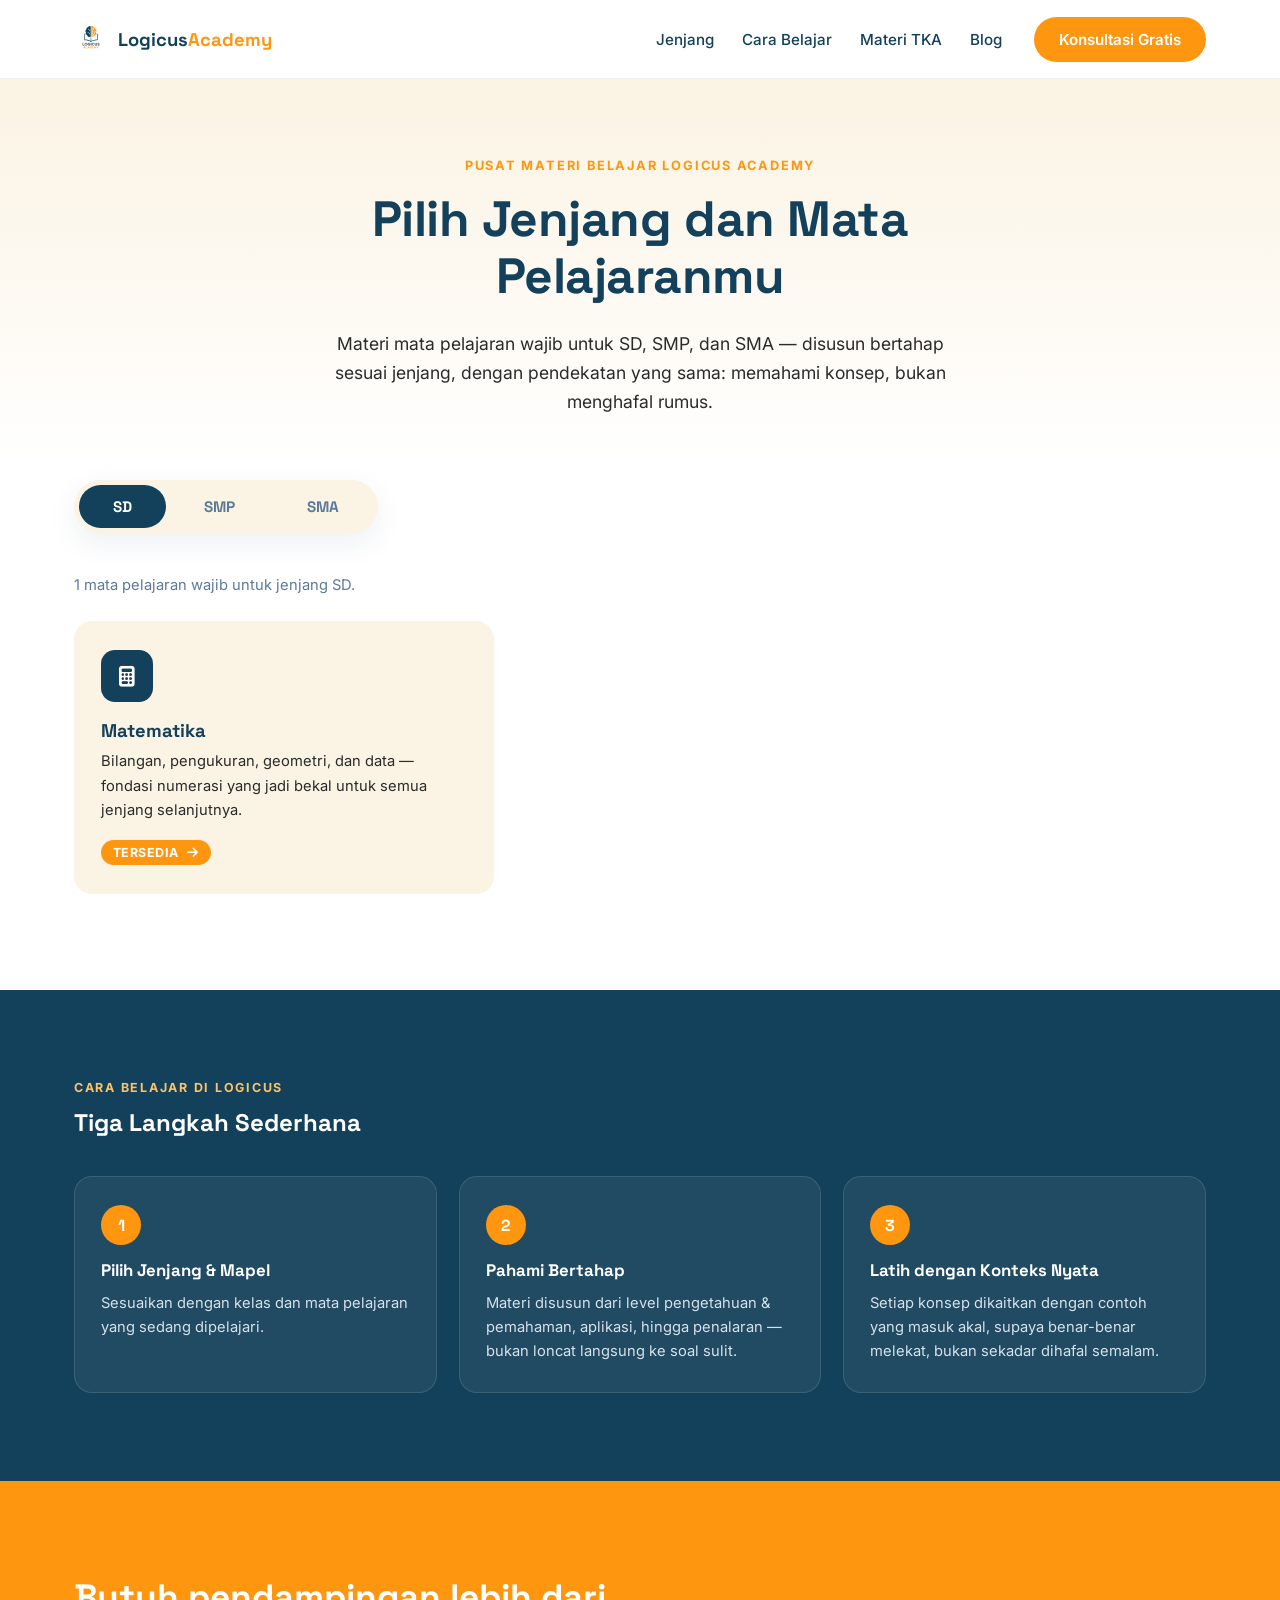
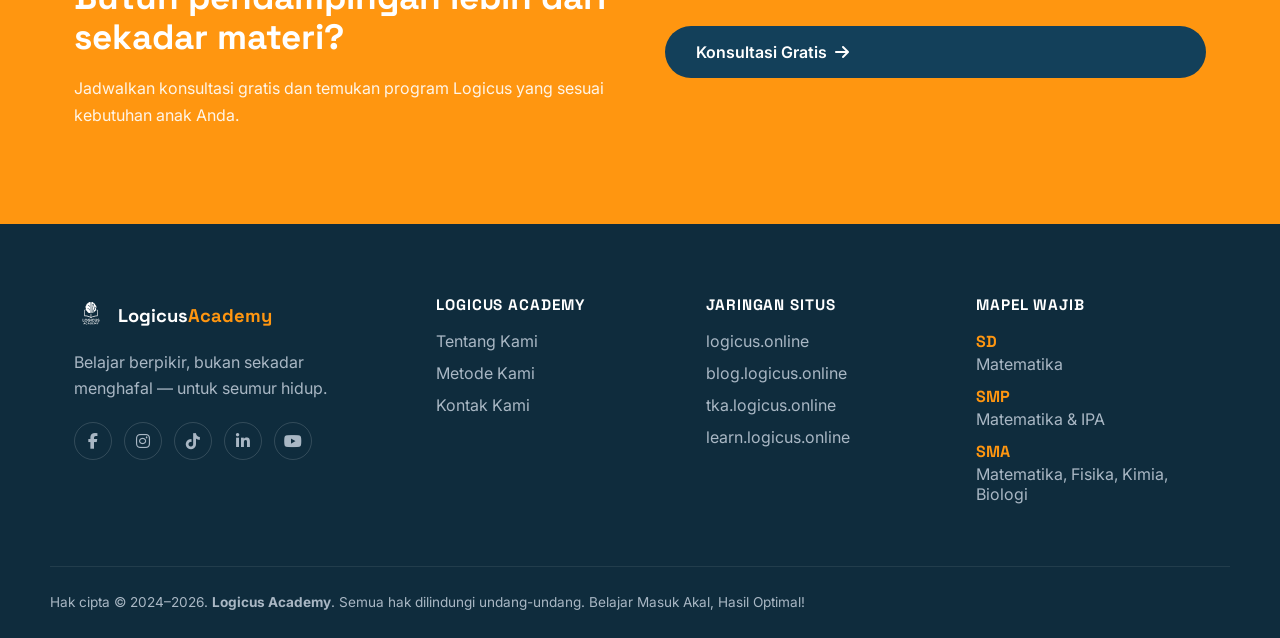
==== commit f71cbe6e: "Update index.html" ====
--- a/index.html
+++ b/index.html
@@ -241,9 +241,7 @@
             </div>
         </div>
         <div class="container copyright">
-            <h4>
-                <p>Hak cipta &copy; 2024–2026. <strong>Logicus Academy</strong>. Semua hak dilindungi undang-undang. Belajar Masuk Akal, Hasil Optimal!</p>                
-            </h4>
+            <p>Hak cipta &copy; 2024–2026. <strong>Logicus Academy</strong>. Semua hak dilindungi undang-undang. Belajar Masuk Akal, Hasil Optimal!</p>                
         </div>
     </footer>
 
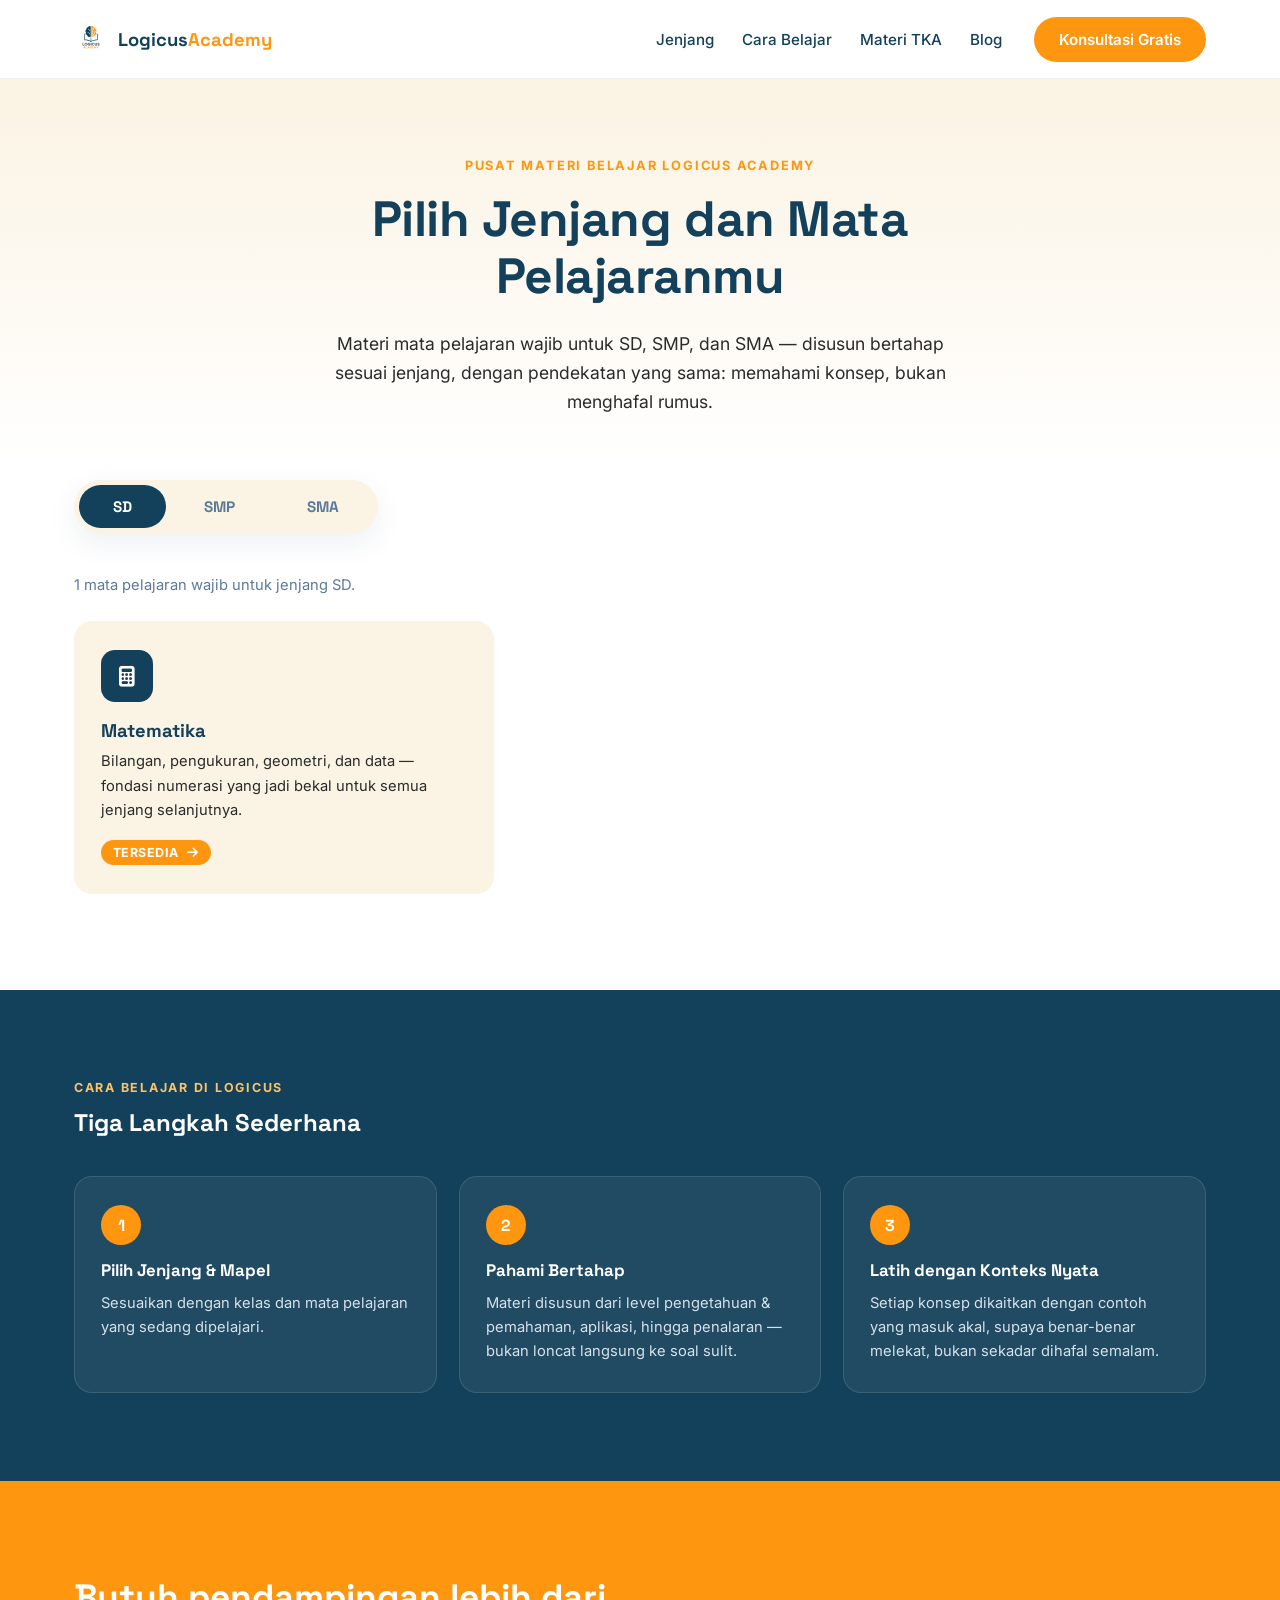
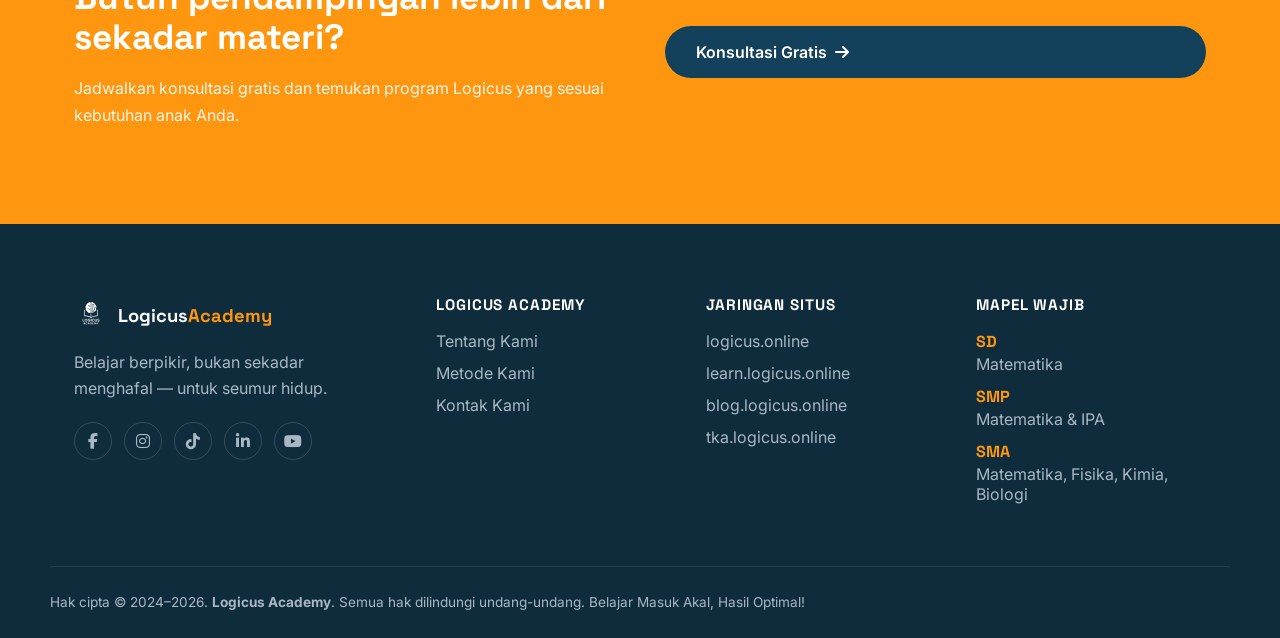
==== commit 13c79383: "Update index.html" ====
--- a/index.html
+++ b/index.html
@@ -225,9 +225,9 @@
                 <h3>Jaringan Situs</h3>
                 <ul>
                     <li><a href="https://logicus.online">logicus.online</a></li>
+                    <li><a href="http://learn.logicus.online">learn.logicus.online</a></li>
                     <li><a href="http://blog.logicus.online">blog.logicus.online</a></li>
                     <li><a href="http://tka.logicus.online">tka.logicus.online</a></li>
-                    <li><a href="http://learn.logicus.online">learn.logicus.online</a></li>
                 </ul>
             </div>
 
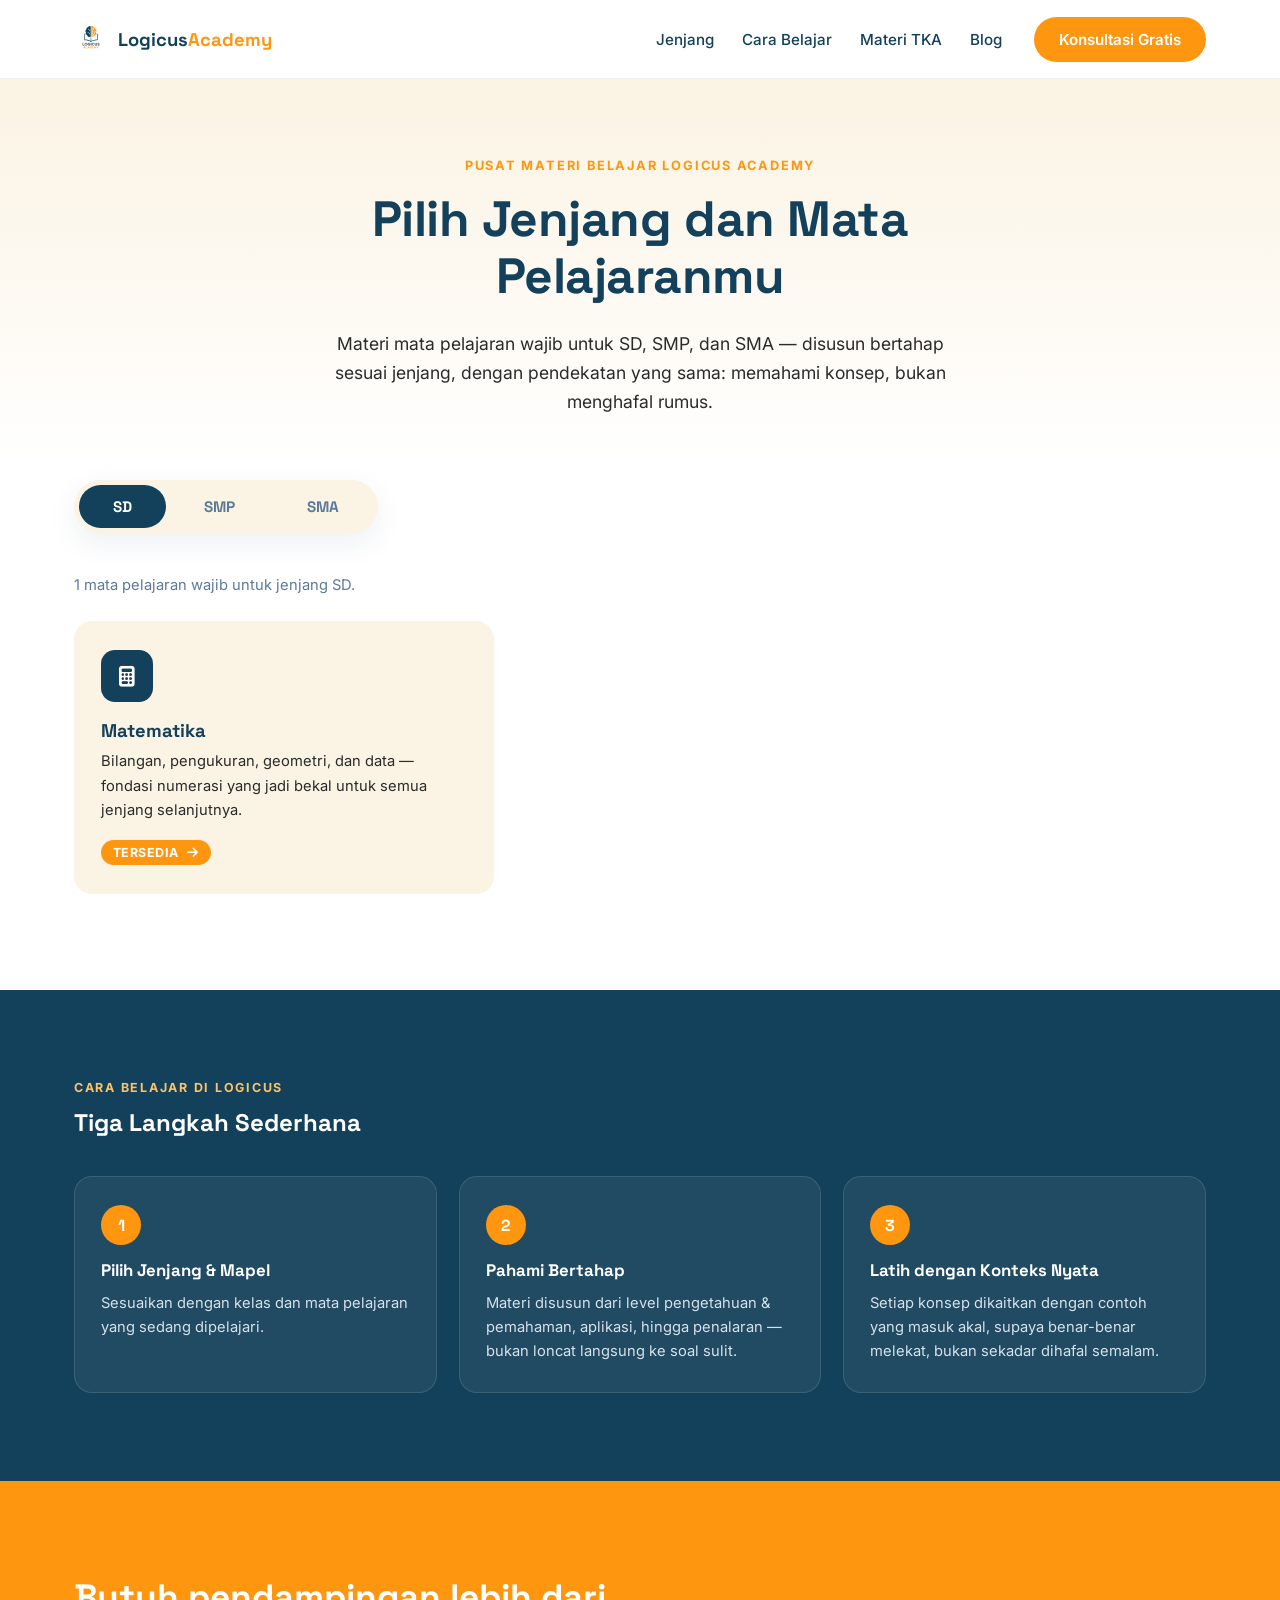
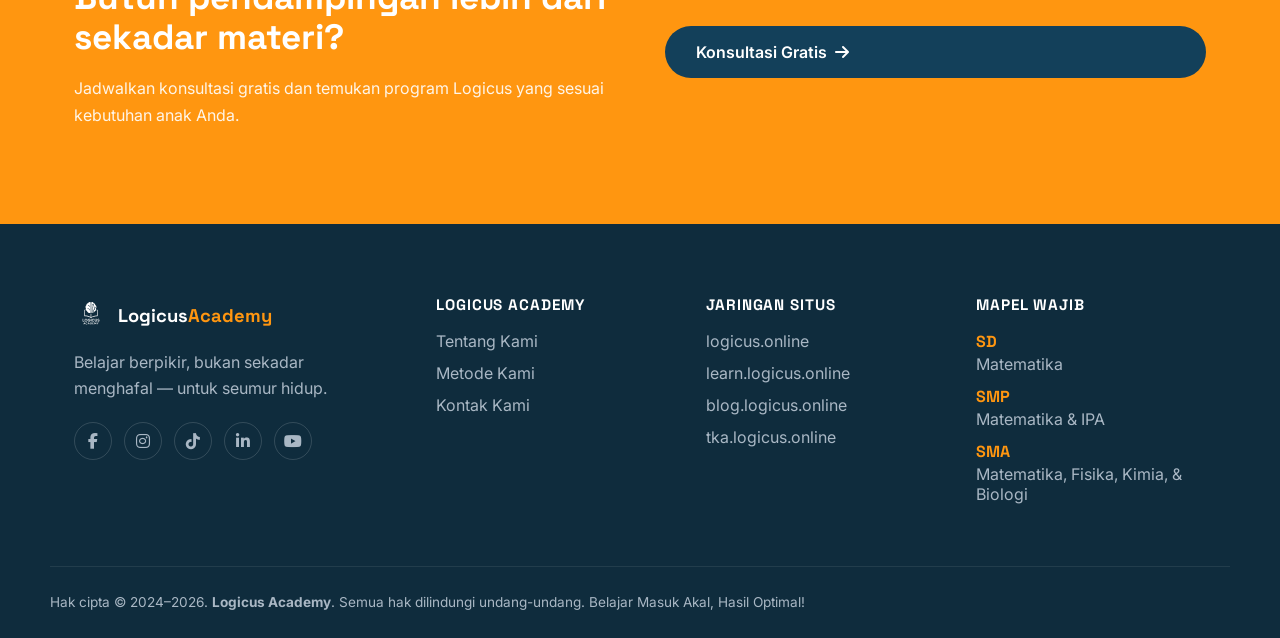
==== commit 7291feb4: "Update index.html" ====
--- a/index.html
+++ b/index.html
@@ -236,7 +236,7 @@
                 <ul class="framework-list">
                     <li><span>SD</span> Matematika</li>
                     <li><span>SMP</span> Matematika &amp; IPA</li>
-                    <li><span>SMA</span> Matematika, Fisika, Kimia, Biologi</li>
+                    <li><span>SMA</span> Matematika, Fisika, Kimia,  &amp; Biologi</li>
                 </ul>
             </div>
         </div>
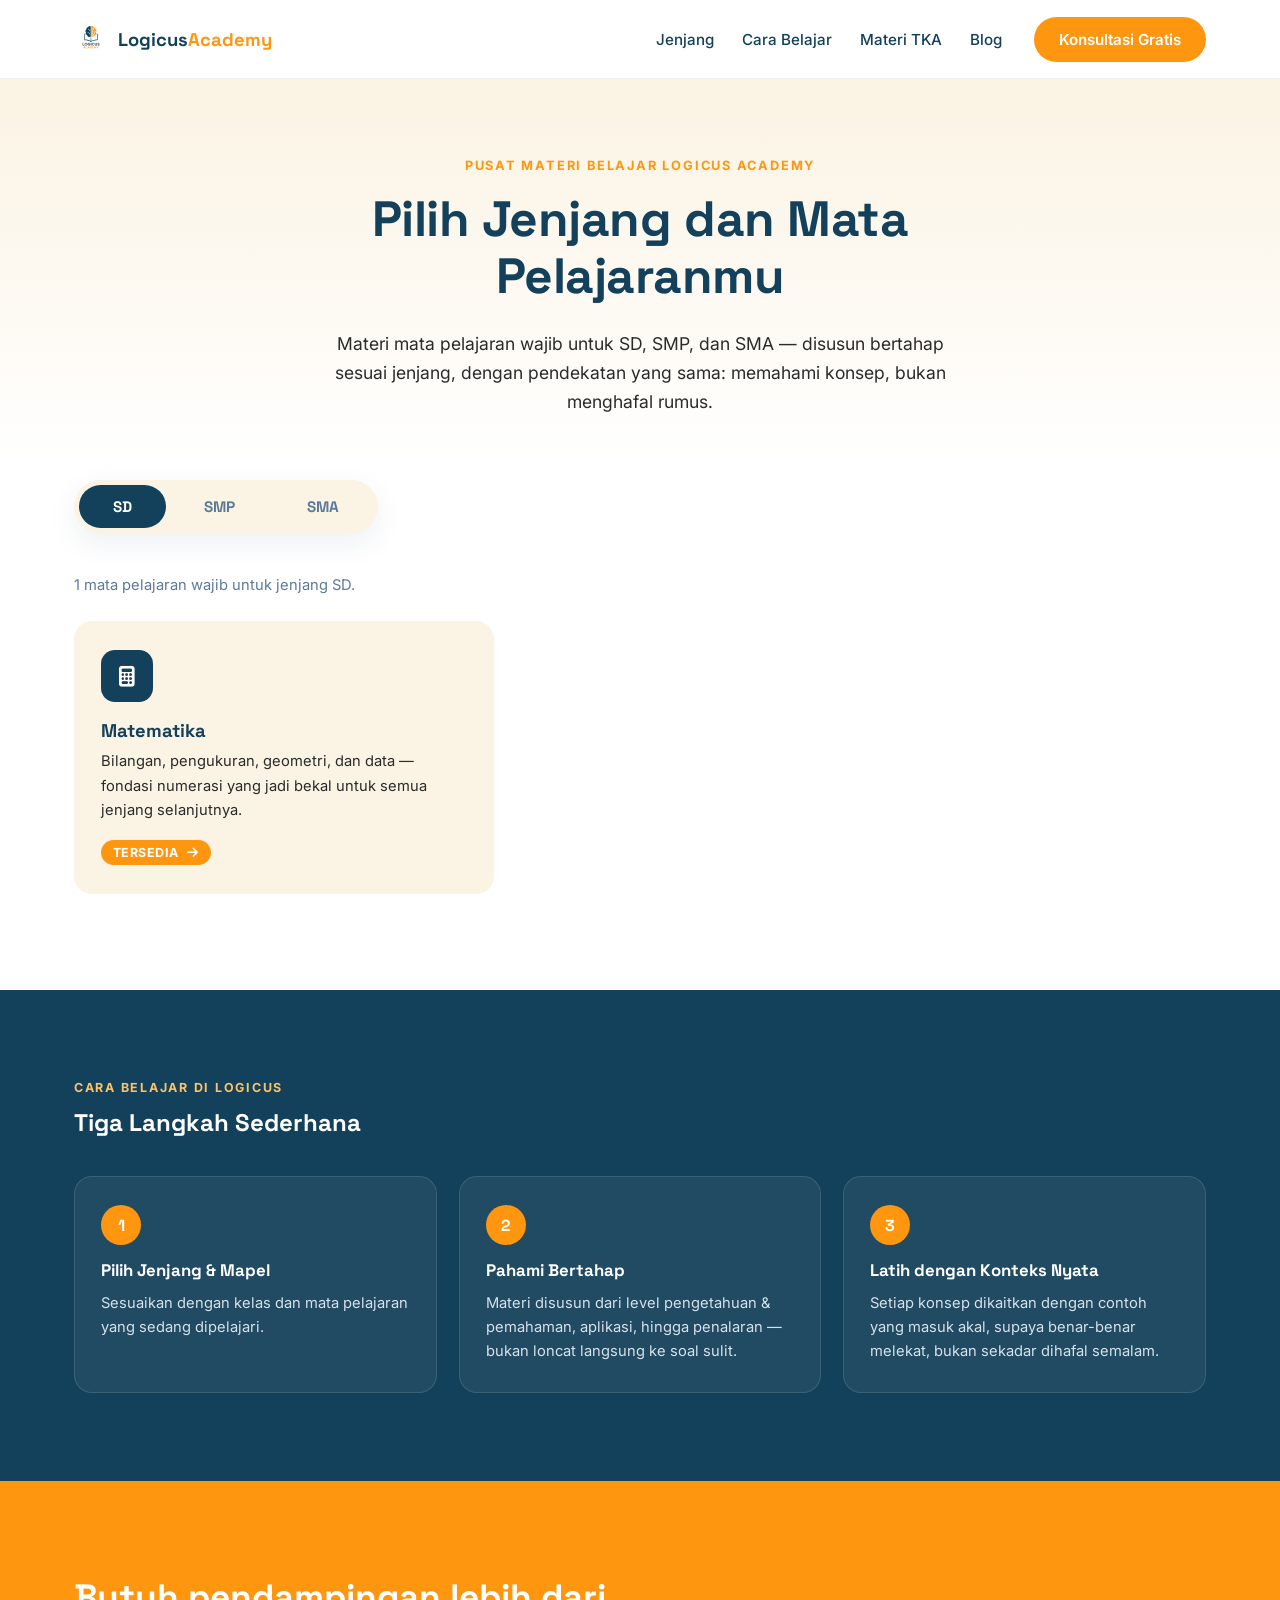
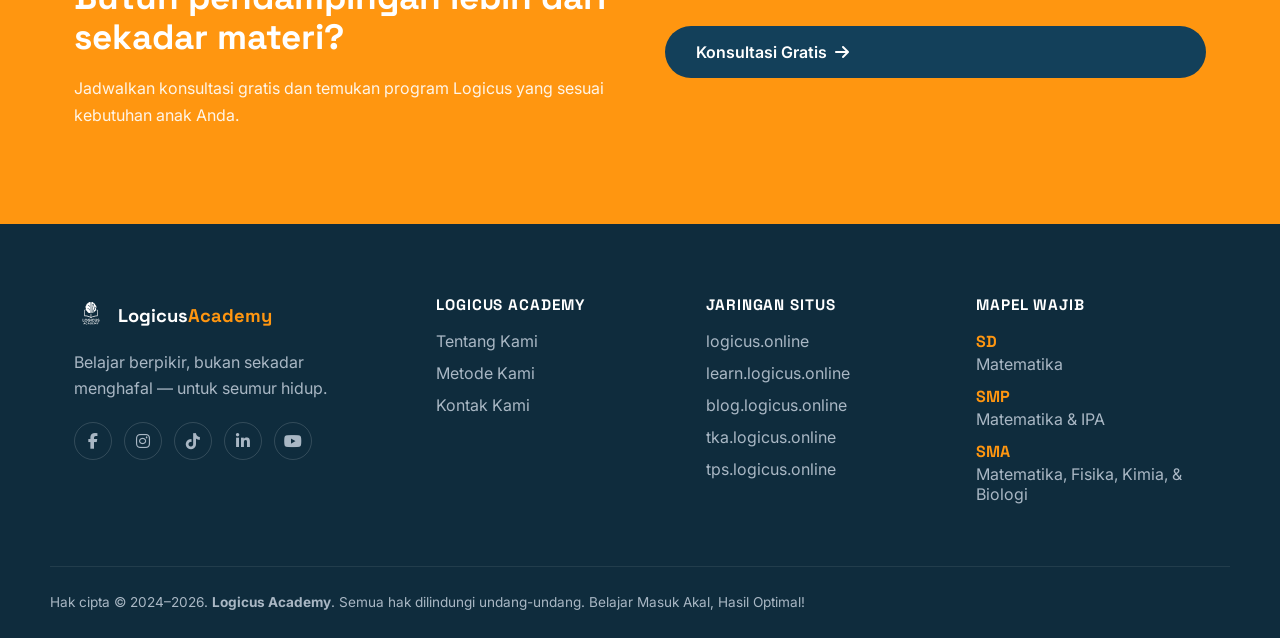
==== commit 09a11fab: "Update index.html" ====
--- a/index.html
+++ b/index.html
@@ -228,6 +228,7 @@
                     <li><a href="http://learn.logicus.online">learn.logicus.online</a></li>
                     <li><a href="http://blog.logicus.online">blog.logicus.online</a></li>
                     <li><a href="http://tka.logicus.online">tka.logicus.online</a></li>
+                    <li><a href="http://tps.logicus.online">tps.logicus.online</a></li>
                 </ul>
             </div>
 
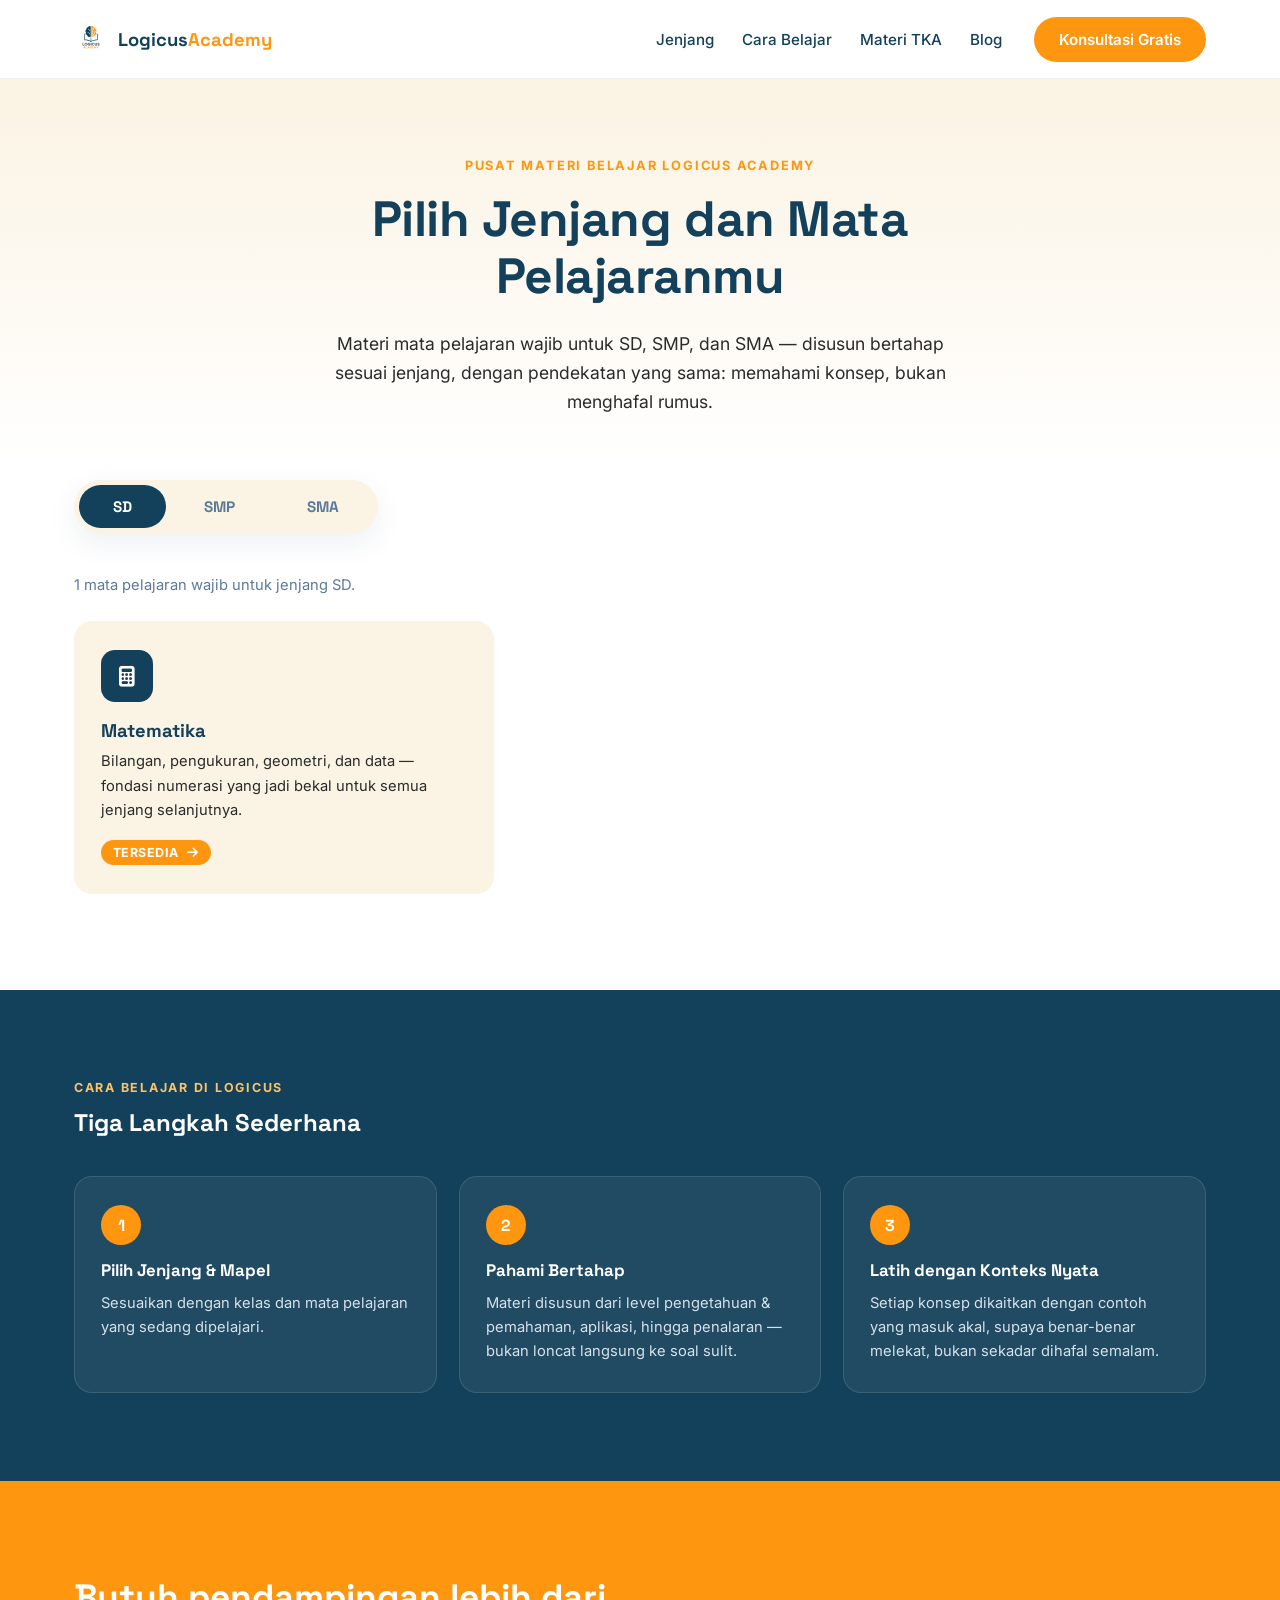
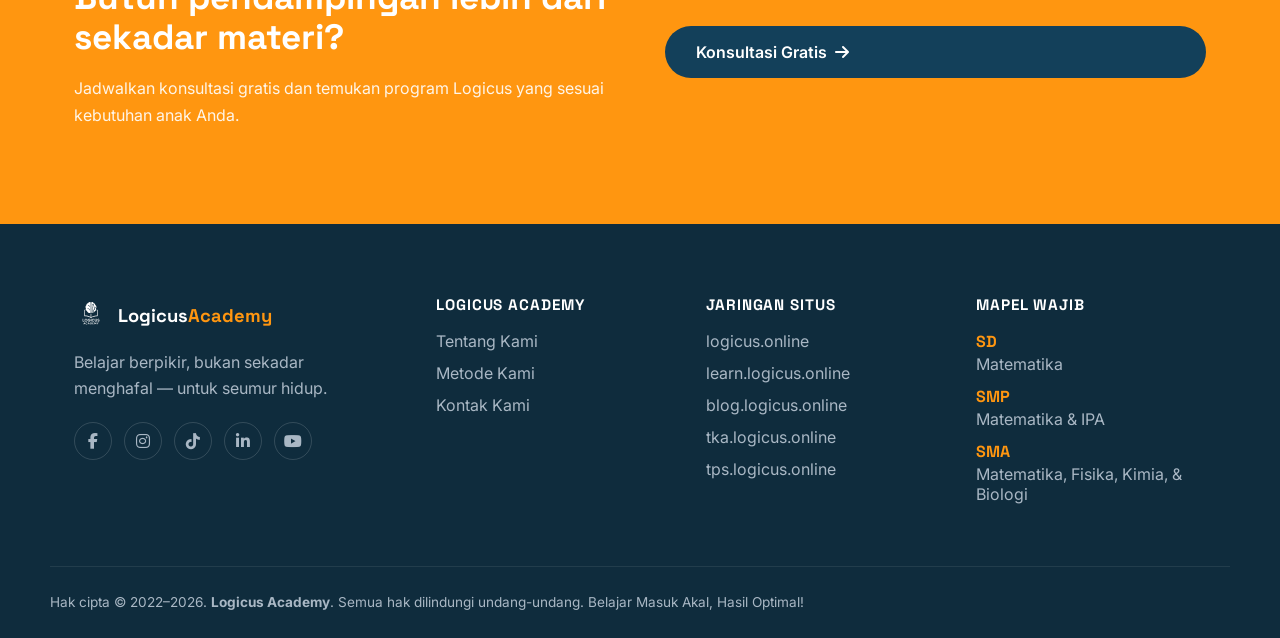
==== commit 1d9c2c7f: "Update index.html" ====
--- a/index.html
+++ b/index.html
@@ -242,7 +242,7 @@
             </div>
         </div>
         <div class="container copyright">
-            <p>Hak cipta &copy; 2024–2026. <strong>Logicus Academy</strong>. Semua hak dilindungi undang-undang. Belajar Masuk Akal, Hasil Optimal!</p>                
+            <p>Hak cipta &copy; 2022–2026. <strong>Logicus Academy</strong>. Semua hak dilindungi undang-undang. Belajar Masuk Akal, Hasil Optimal!</p>                
         </div>
     </footer>
 
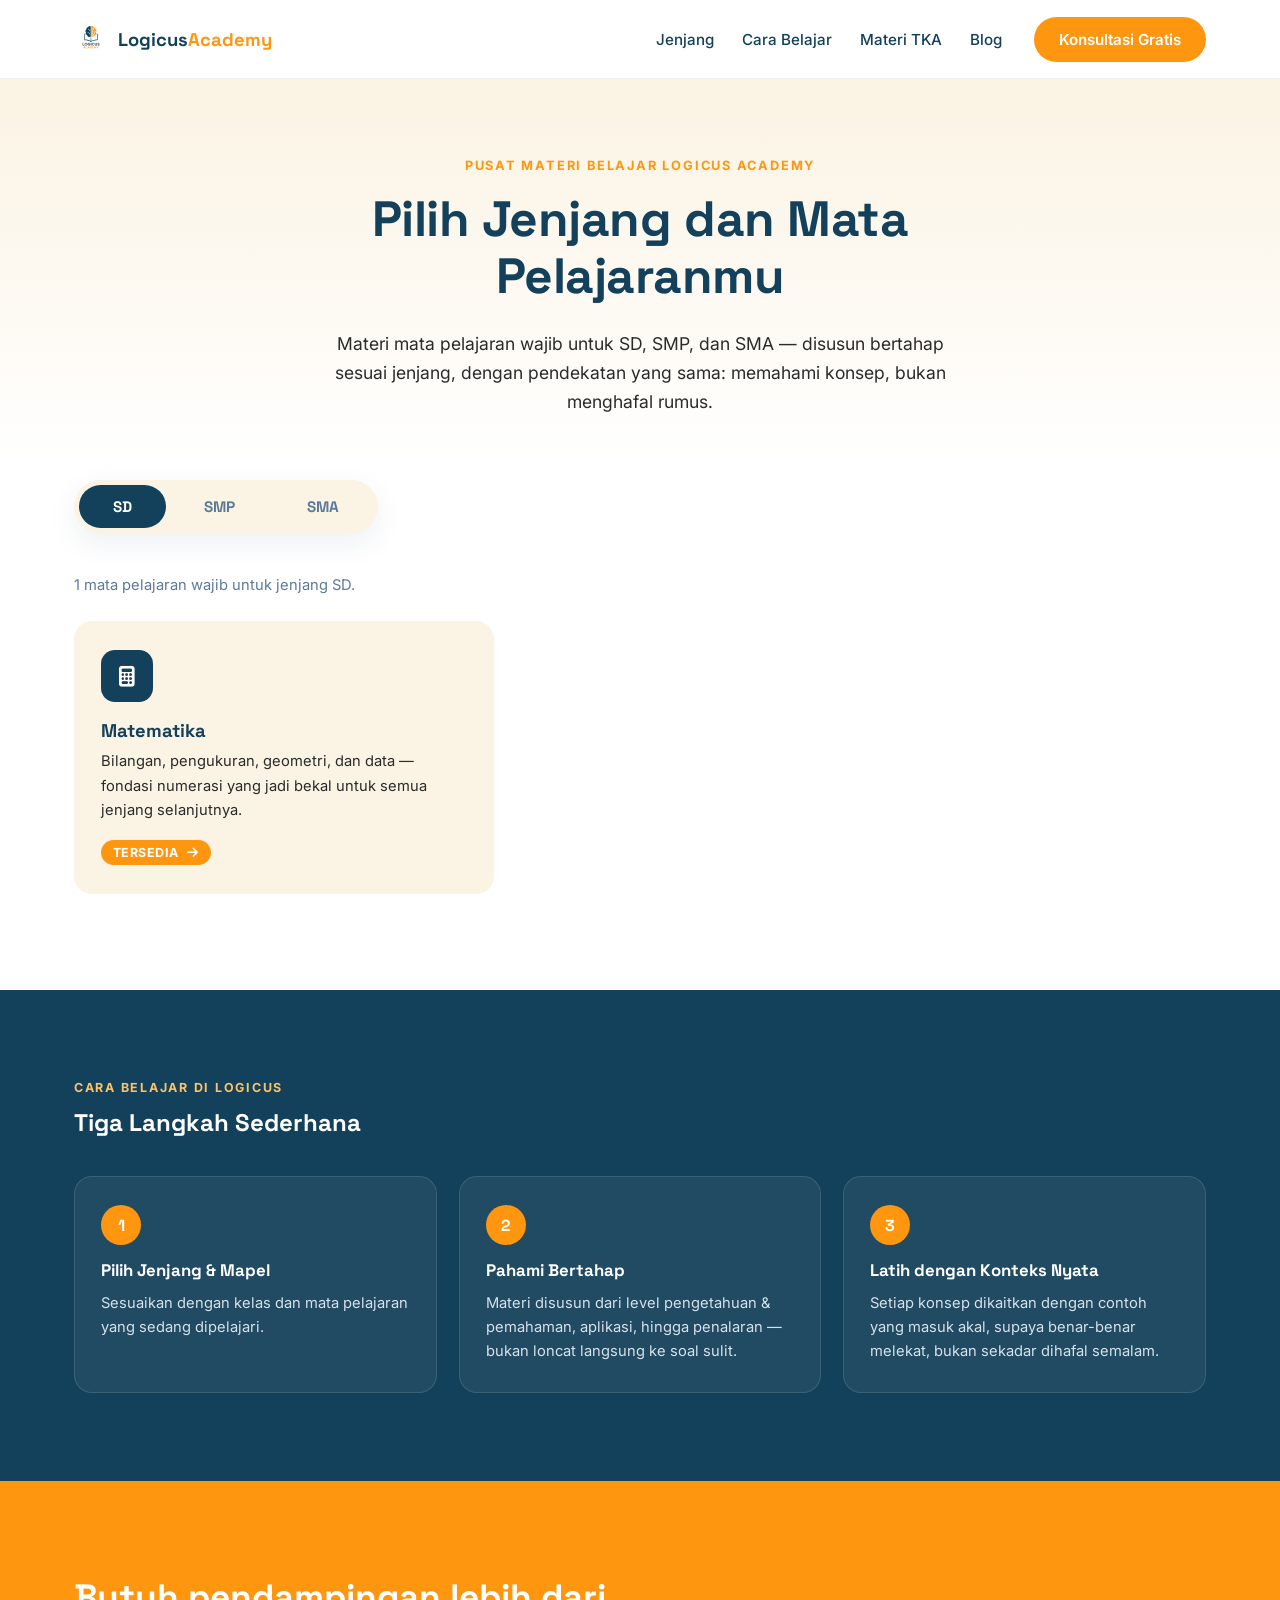
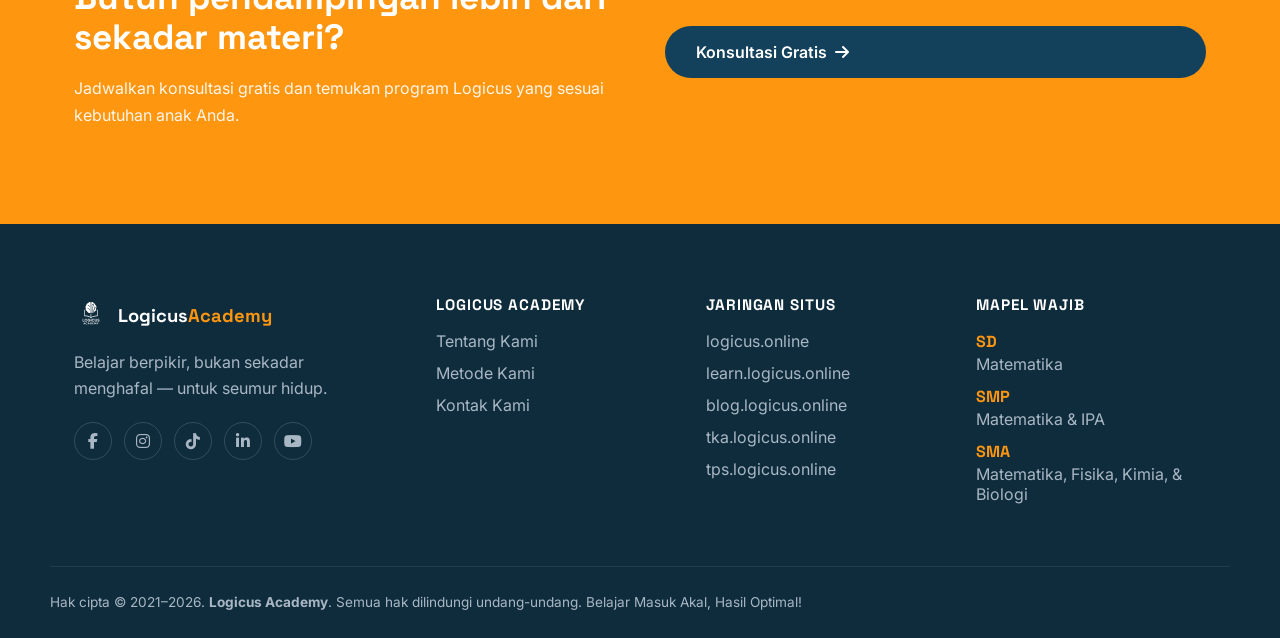
==== commit abeb3bc3: "Update index.html" ====
--- a/index.html
+++ b/index.html
@@ -242,7 +242,7 @@
             </div>
         </div>
         <div class="container copyright">
-            <p>Hak cipta &copy; 2022–2026. <strong>Logicus Academy</strong>. Semua hak dilindungi undang-undang. Belajar Masuk Akal, Hasil Optimal!</p>                
+            <p>Hak cipta &copy; 2021–2026. <strong>Logicus Academy</strong>. Semua hak dilindungi undang-undang. Belajar Masuk Akal, Hasil Optimal!</p>                
         </div>
     </footer>
 
@@ -250,3 +250,5 @@
     <script src="learn.js"></script>
 </body>
 </html>
+
+
